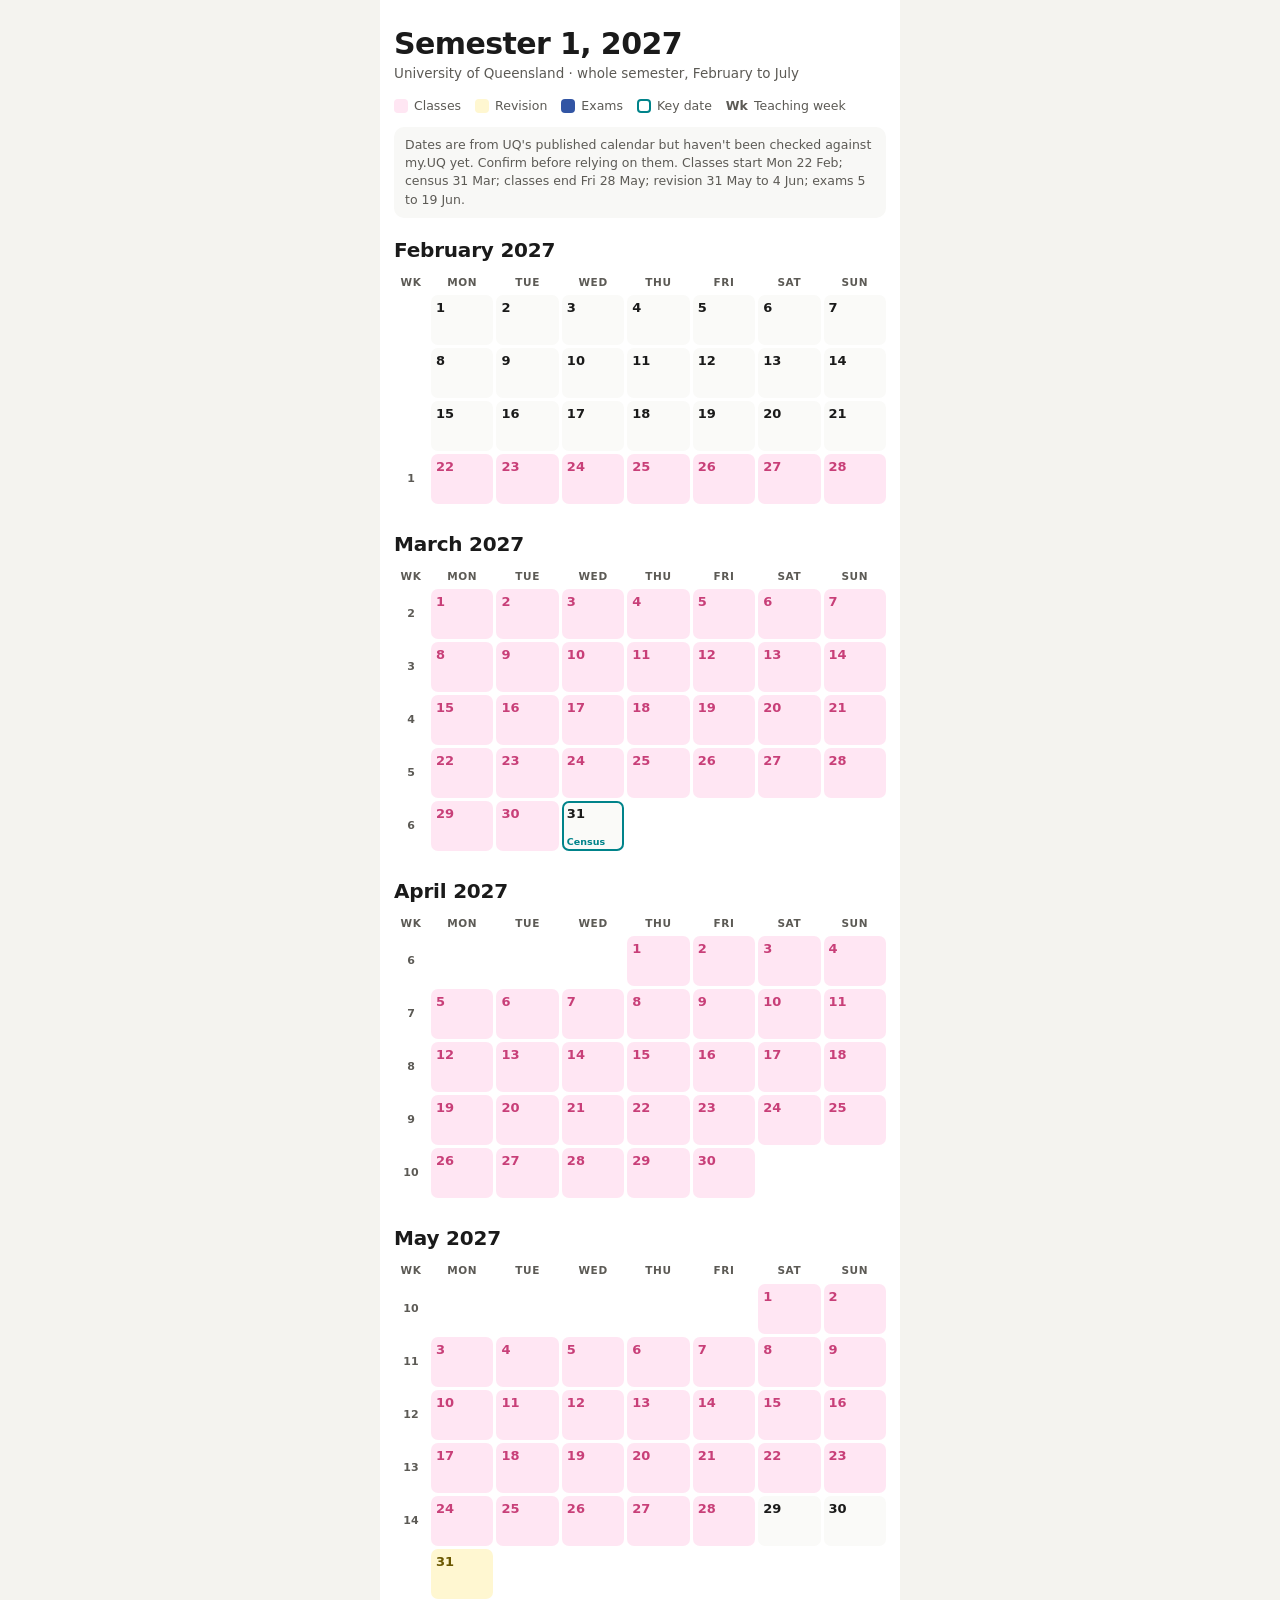
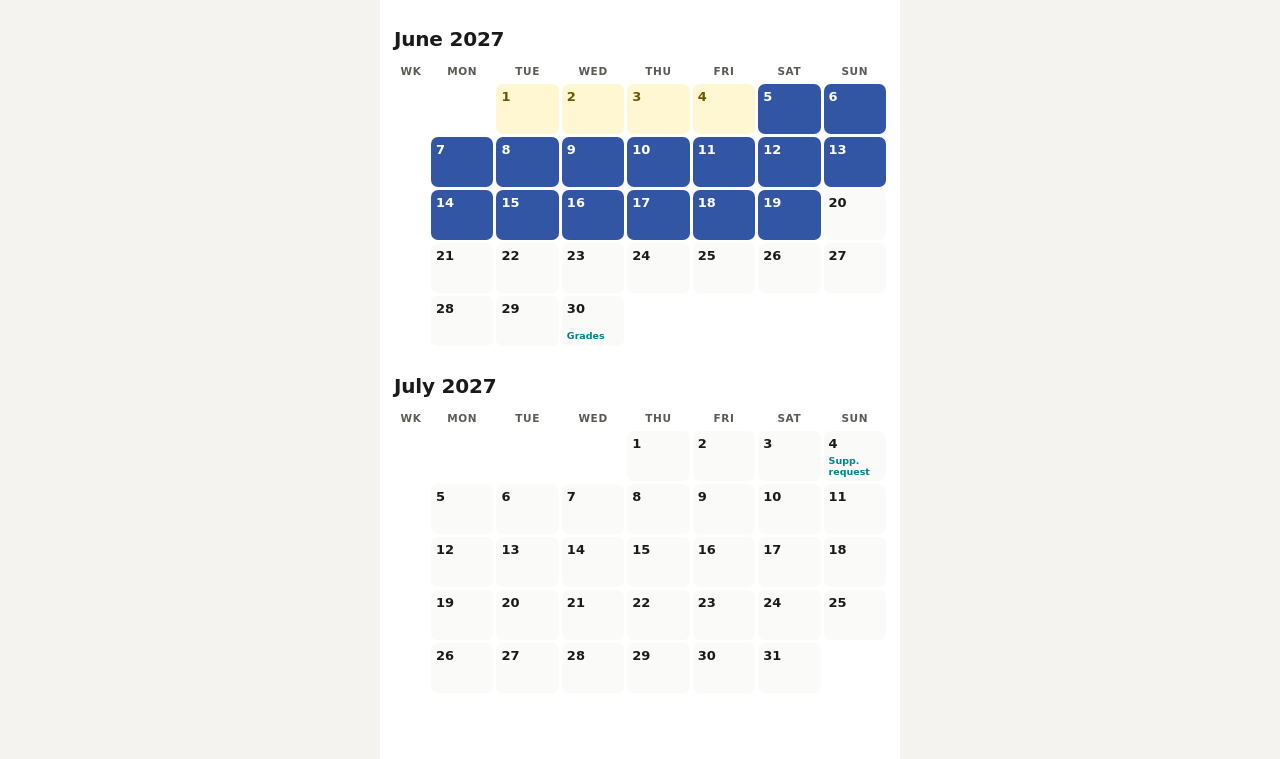
==== calendar-2027-s1.html @ 72d43439 "Add Semester 1, 2027 UQ calendar page Whole semester, February to July, one stacked month after anot" ====
<!DOCTYPE html>
<html lang="en"><head><meta charset="utf-8">
<meta name="viewport" content="width=device-width,initial-scale=1,viewport-fit=cover">
<title>Semester 1, 2027 · UQ · DuoDisco</title>
<style>
:root{--ink:#1a1a1a;--soft:#5c5a55;--hair:#ebebeb;--teach:#ffe6f3;--teachInk:#c83f78;--rev:#fff7d1;--revInk:#6b5800;--exam:#3255a4;--mark:#00838a}
*{box-sizing:border-box}
body{margin:0;background:#f4f3ef;color:var(--ink);font:16px/1.45 -apple-system,system-ui,"Hanken Grotesk",sans-serif}
main{max-width:520px;margin:0 auto;background:#fff;min-height:100vh;padding:22px 14px 40px}
h1{font-size:30px;line-height:1.05;margin:6px 0 4px;letter-spacing:-.02em;font-weight:800}
.lede{font-size:13.5px;color:var(--soft);margin:0 0 14px}
.legend{display:flex;flex-wrap:wrap;gap:8px 14px;font-size:12.5px;color:var(--soft);margin:0 0 6px}
.legend span{display:flex;align-items:center;gap:6px}
.legend i{width:14px;height:14px;border-radius:4px;display:inline-block}
.note{font-size:12.5px;color:var(--soft);background:#f8f8f6;border-radius:10px;padding:9px 11px;margin:12px 0 18px}
.month{margin:0 0 26px}
.month h2{font-size:20px;font-weight:800;margin:0 0 8px;letter-spacing:-.01em}
.grid{display:grid;grid-template-columns:34px repeat(7,1fr);gap:3px}
.wh{font-size:10.5px;letter-spacing:.06em;text-transform:uppercase;color:var(--soft);font-weight:700;text-align:center;padding:2px 0}
.wk{font-size:11px;color:var(--soft);font-weight:700;display:flex;align-items:center;justify-content:center;font-variant-numeric:tabular-nums}
.day{min-height:50px;border-radius:7px;padding:4px 5px;display:flex;flex-direction:column;background:#fafaf8;font-size:12px}
.day b{font-size:13px;font-weight:700;font-variant-numeric:tabular-nums}
.day i{font-style:normal;font-size:9.5px;line-height:1.1;font-weight:700;margin-top:auto;word-break:break-word}
.day.teach{background:var(--teach);color:var(--teachInk)}
.day.rev{background:var(--rev);color:var(--revInk)}
.day.exam{background:var(--exam);color:#fff}
.day.census i,.day.mark i{color:var(--mark)}
.day.exam i,.day.exam b{color:#fff}
.day.census{box-shadow:inset 0 0 0 2px var(--mark)}
.day.out{background:transparent;color:#d6d6d2}
.day.out b{color:#d6d6d2}
</style></head><body><main>
<h1>Semester 1, 2027</h1>
<p class="lede">University of Queensland · whole semester, February to July</p>
<div class="legend">
<span><i style="background:var(--teach)"></i>Classes</span>
<span><i style="background:var(--rev)"></i>Revision</span>
<span><i style="background:var(--exam)"></i>Exams</span>
<span><i style="box-shadow:inset 0 0 0 2px var(--mark);background:#fff"></i>Key date</span>
<span><b style="color:var(--soft)">Wk</b>Teaching week</span>
</div>
<div class="note">Dates are from UQ's published calendar but haven't been checked against my.UQ yet. Confirm before relying on them. Classes start Mon 22 Feb; census 31 Mar; classes end Fri 28 May; revision 31 May to 4 Jun; exams 5 to 19 Jun.</div>
<section class="month"><h2>February 2027</h2><div class="grid">
<div class="wh">Wk</div><div class="wh">Mon</div><div class="wh">Tue</div><div class="wh">Wed</div><div class="wh">Thu</div><div class="wh">Fri</div><div class="wh">Sat</div><div class="wh">Sun</div>
<div class="wk"></div><div class="day "><b>1</b></div><div class="day "><b>2</b></div><div class="day "><b>3</b></div><div class="day "><b>4</b></div><div class="day "><b>5</b></div><div class="day "><b>6</b></div><div class="day "><b>7</b></div>
<div class="wk"></div><div class="day "><b>8</b></div><div class="day "><b>9</b></div><div class="day "><b>10</b></div><div class="day "><b>11</b></div><div class="day "><b>12</b></div><div class="day "><b>13</b></div><div class="day "><b>14</b></div>
<div class="wk"></div><div class="day "><b>15</b></div><div class="day "><b>16</b></div><div class="day "><b>17</b></div><div class="day "><b>18</b></div><div class="day "><b>19</b></div><div class="day "><b>20</b></div><div class="day "><b>21</b></div>
<div class="wk">1</div><div class="day teach"><b>22</b></div><div class="day teach"><b>23</b></div><div class="day teach"><b>24</b></div><div class="day teach"><b>25</b></div><div class="day teach"><b>26</b></div><div class="day teach"><b>27</b></div><div class="day teach"><b>28</b></div>
</div></section>
<section class="month"><h2>March 2027</h2><div class="grid">
<div class="wh">Wk</div><div class="wh">Mon</div><div class="wh">Tue</div><div class="wh">Wed</div><div class="wh">Thu</div><div class="wh">Fri</div><div class="wh">Sat</div><div class="wh">Sun</div>
<div class="wk">2</div><div class="day teach"><b>1</b></div><div class="day teach"><b>2</b></div><div class="day teach"><b>3</b></div><div class="day teach"><b>4</b></div><div class="day teach"><b>5</b></div><div class="day teach"><b>6</b></div><div class="day teach"><b>7</b></div>
<div class="wk">3</div><div class="day teach"><b>8</b></div><div class="day teach"><b>9</b></div><div class="day teach"><b>10</b></div><div class="day teach"><b>11</b></div><div class="day teach"><b>12</b></div><div class="day teach"><b>13</b></div><div class="day teach"><b>14</b></div>
<div class="wk">4</div><div class="day teach"><b>15</b></div><div class="day teach"><b>16</b></div><div class="day teach"><b>17</b></div><div class="day teach"><b>18</b></div><div class="day teach"><b>19</b></div><div class="day teach"><b>20</b></div><div class="day teach"><b>21</b></div>
<div class="wk">5</div><div class="day teach"><b>22</b></div><div class="day teach"><b>23</b></div><div class="day teach"><b>24</b></div><div class="day teach"><b>25</b></div><div class="day teach"><b>26</b></div><div class="day teach"><b>27</b></div><div class="day teach"><b>28</b></div>
<div class="wk">6</div><div class="day teach"><b>29</b></div><div class="day teach"><b>30</b></div><div class="day census"><b>31</b><i>Census</i></div><div class="day out"><b></b></div><div class="day out"><b></b></div><div class="day out"><b></b></div><div class="day out"><b></b></div>
</div></section>
<section class="month"><h2>April 2027</h2><div class="grid">
<div class="wh">Wk</div><div class="wh">Mon</div><div class="wh">Tue</div><div class="wh">Wed</div><div class="wh">Thu</div><div class="wh">Fri</div><div class="wh">Sat</div><div class="wh">Sun</div>
<div class="wk">6</div><div class="day out"><b></b></div><div class="day out"><b></b></div><div class="day out"><b></b></div><div class="day teach"><b>1</b></div><div class="day teach"><b>2</b></div><div class="day teach"><b>3</b></div><div class="day teach"><b>4</b></div>
<div class="wk">7</div><div class="day teach"><b>5</b></div><div class="day teach"><b>6</b></div><div class="day teach"><b>7</b></div><div class="day teach"><b>8</b></div><div class="day teach"><b>9</b></div><div class="day teach"><b>10</b></div><div class="day teach"><b>11</b></div>
<div class="wk">8</div><div class="day teach"><b>12</b></div><div class="day teach"><b>13</b></div><div class="day teach"><b>14</b></div><div class="day teach"><b>15</b></div><div class="day teach"><b>16</b></div><div class="day teach"><b>17</b></div><div class="day teach"><b>18</b></div>
<div class="wk">9</div><div class="day teach"><b>19</b></div><div class="day teach"><b>20</b></div><div class="day teach"><b>21</b></div><div class="day teach"><b>22</b></div><div class="day teach"><b>23</b></div><div class="day teach"><b>24</b></div><div class="day teach"><b>25</b></div>
<div class="wk">10</div><div class="day teach"><b>26</b></div><div class="day teach"><b>27</b></div><div class="day teach"><b>28</b></div><div class="day teach"><b>29</b></div><div class="day teach"><b>30</b></div><div class="day out"><b></b></div><div class="day out"><b></b></div>
</div></section>
<section class="month"><h2>May 2027</h2><div class="grid">
<div class="wh">Wk</div><div class="wh">Mon</div><div class="wh">Tue</div><div class="wh">Wed</div><div class="wh">Thu</div><div class="wh">Fri</div><div class="wh">Sat</div><div class="wh">Sun</div>
<div class="wk">10</div><div class="day out"><b></b></div><div class="day out"><b></b></div><div class="day out"><b></b></div><div class="day out"><b></b></div><div class="day out"><b></b></div><div class="day teach"><b>1</b></div><div class="day teach"><b>2</b></div>
<div class="wk">11</div><div class="day teach"><b>3</b></div><div class="day teach"><b>4</b></div><div class="day teach"><b>5</b></div><div class="day teach"><b>6</b></div><div class="day teach"><b>7</b></div><div class="day teach"><b>8</b></div><div class="day teach"><b>9</b></div>
<div class="wk">12</div><div class="day teach"><b>10</b></div><div class="day teach"><b>11</b></div><div class="day teach"><b>12</b></div><div class="day teach"><b>13</b></div><div class="day teach"><b>14</b></div><div class="day teach"><b>15</b></div><div class="day teach"><b>16</b></div>
<div class="wk">13</div><div class="day teach"><b>17</b></div><div class="day teach"><b>18</b></div><div class="day teach"><b>19</b></div><div class="day teach"><b>20</b></div><div class="day teach"><b>21</b></div><div class="day teach"><b>22</b></div><div class="day teach"><b>23</b></div>
<div class="wk">14</div><div class="day teach"><b>24</b></div><div class="day teach"><b>25</b></div><div class="day teach"><b>26</b></div><div class="day teach"><b>27</b></div><div class="day teach"><b>28</b></div><div class="day "><b>29</b></div><div class="day "><b>30</b></div>
<div class="wk"></div><div class="day rev"><b>31</b></div><div class="day out"><b></b></div><div class="day out"><b></b></div><div class="day out"><b></b></div><div class="day out"><b></b></div><div class="day out"><b></b></div><div class="day out"><b></b></div>
</div></section>
<section class="month"><h2>June 2027</h2><div class="grid">
<div class="wh">Wk</div><div class="wh">Mon</div><div class="wh">Tue</div><div class="wh">Wed</div><div class="wh">Thu</div><div class="wh">Fri</div><div class="wh">Sat</div><div class="wh">Sun</div>
<div class="wk"></div><div class="day out"><b></b></div><div class="day rev"><b>1</b></div><div class="day rev"><b>2</b></div><div class="day rev"><b>3</b></div><div class="day rev"><b>4</b></div><div class="day exam"><b>5</b></div><div class="day exam"><b>6</b></div>
<div class="wk"></div><div class="day exam"><b>7</b></div><div class="day exam"><b>8</b></div><div class="day exam"><b>9</b></div><div class="day exam"><b>10</b></div><div class="day exam"><b>11</b></div><div class="day exam"><b>12</b></div><div class="day exam"><b>13</b></div>
<div class="wk"></div><div class="day exam"><b>14</b></div><div class="day exam"><b>15</b></div><div class="day exam"><b>16</b></div><div class="day exam"><b>17</b></div><div class="day exam"><b>18</b></div><div class="day exam"><b>19</b></div><div class="day "><b>20</b></div>
<div class="wk"></div><div class="day "><b>21</b></div><div class="day "><b>22</b></div><div class="day "><b>23</b></div><div class="day "><b>24</b></div><div class="day "><b>25</b></div><div class="day "><b>26</b></div><div class="day "><b>27</b></div>
<div class="wk"></div><div class="day "><b>28</b></div><div class="day "><b>29</b></div><div class="day mark"><b>30</b><i>Grades</i></div><div class="day out"><b></b></div><div class="day out"><b></b></div><div class="day out"><b></b></div><div class="day out"><b></b></div>
</div></section>
<section class="month"><h2>July 2027</h2><div class="grid">
<div class="wh">Wk</div><div class="wh">Mon</div><div class="wh">Tue</div><div class="wh">Wed</div><div class="wh">Thu</div><div class="wh">Fri</div><div class="wh">Sat</div><div class="wh">Sun</div>
<div class="wk"></div><div class="day out"><b></b></div><div class="day out"><b></b></div><div class="day out"><b></b></div><div class="day "><b>1</b></div><div class="day "><b>2</b></div><div class="day "><b>3</b></div><div class="day mark"><b>4</b><i>Supp. request</i></div>
<div class="wk"></div><div class="day "><b>5</b></div><div class="day "><b>6</b></div><div class="day "><b>7</b></div><div class="day "><b>8</b></div><div class="day "><b>9</b></div><div class="day "><b>10</b></div><div class="day "><b>11</b></div>
<div class="wk"></div><div class="day "><b>12</b></div><div class="day "><b>13</b></div><div class="day "><b>14</b></div><div class="day "><b>15</b></div><div class="day "><b>16</b></div><div class="day "><b>17</b></div><div class="day "><b>18</b></div>
<div class="wk"></div><div class="day "><b>19</b></div><div class="day "><b>20</b></div><div class="day "><b>21</b></div><div class="day "><b>22</b></div><div class="day "><b>23</b></div><div class="day "><b>24</b></div><div class="day "><b>25</b></div>
<div class="wk"></div><div class="day "><b>26</b></div><div class="day "><b>27</b></div><div class="day "><b>28</b></div><div class="day "><b>29</b></div><div class="day "><b>30</b></div><div class="day "><b>31</b></div><div class="day out"><b></b></div>
</div></section>
</main></body></html>
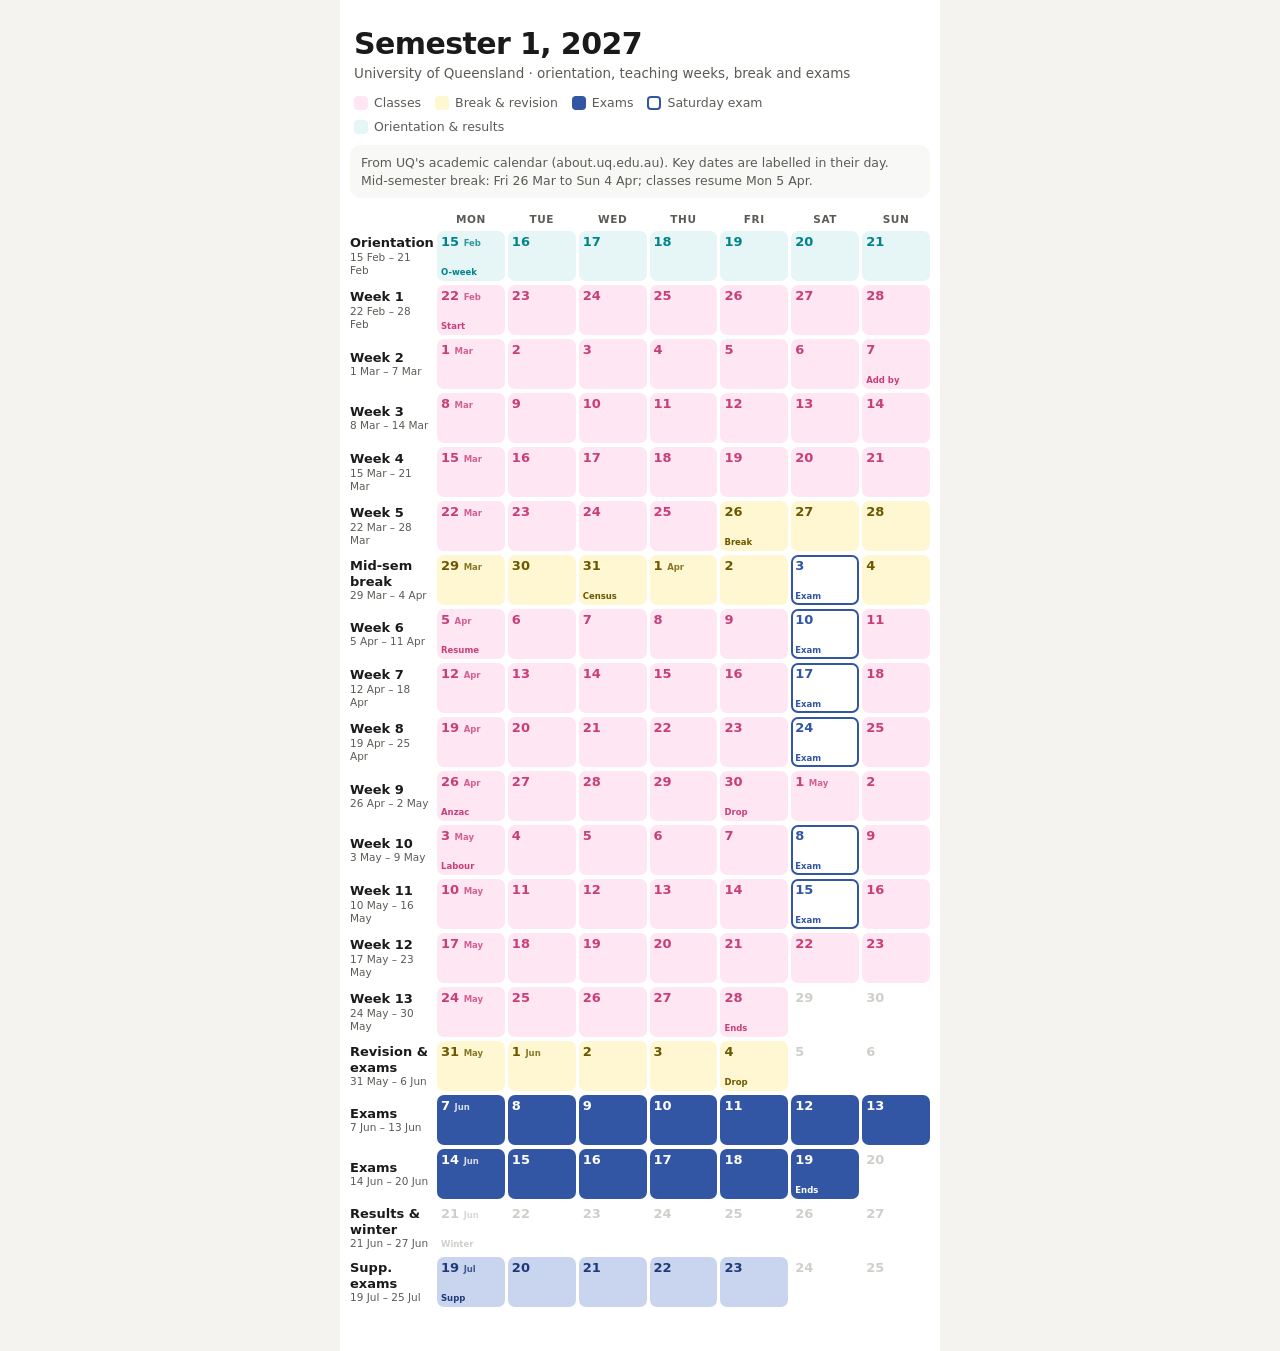
==== commit f14d9064: "Semester 1, 2027 calendar: week rows from UQ's academic calendar One row per week, Monday to Sunday:" ====
--- a/calendar-2027-s1.html
+++ b/calendar-2027-s1.html
@@ -3,89 +3,47 @@
 <meta name="viewport" content="width=device-width,initial-scale=1,viewport-fit=cover">
 <title>Semester 1, 2027 · UQ · DuoDisco</title>
 <style>
-:root{--ink:#1a1a1a;--soft:#5c5a55;--hair:#ebebeb;--teach:#ffe6f3;--teachInk:#c83f78;--rev:#fff7d1;--revInk:#6b5800;--exam:#3255a4;--mark:#00838a}
 *{box-sizing:border-box}
-body{margin:0;background:#f4f3ef;color:var(--ink);font:16px/1.45 -apple-system,system-ui,"Hanken Grotesk",sans-serif}
-main{max-width:520px;margin:0 auto;background:#fff;min-height:100vh;padding:22px 14px 40px}
-h1{font-size:30px;line-height:1.05;margin:6px 0 4px;letter-spacing:-.02em;font-weight:800}
-.lede{font-size:13.5px;color:var(--soft);margin:0 0 14px}
-.legend{display:flex;flex-wrap:wrap;gap:8px 14px;font-size:12.5px;color:var(--soft);margin:0 0 6px}
+body{margin:0;background:#f4f3ef;color:#1a1a1a;font:16px/1.4 -apple-system,system-ui,"Hanken Grotesk",sans-serif}
+main{max-width:600px;margin:0 auto;background:#fff;min-height:100vh;padding:22px 10px 40px}
+h1{font-size:30px;line-height:1.05;margin:6px 0 4px;letter-spacing:-.02em;font-weight:800;padding:0 4px}
+.lede{font-size:13.5px;color:#5c5a55;margin:0 0 12px;padding:0 4px}
+.legend{display:flex;flex-wrap:wrap;gap:6px 14px;font-size:12.5px;color:#5c5a55;margin:0 0 10px;padding:0 4px}
 .legend span{display:flex;align-items:center;gap:6px}
 .legend i{width:14px;height:14px;border-radius:4px;display:inline-block}
-.note{font-size:12.5px;color:var(--soft);background:#f8f8f6;border-radius:10px;padding:9px 11px;margin:12px 0 18px}
-.month{margin:0 0 26px}
-.month h2{font-size:20px;font-weight:800;margin:0 0 8px;letter-spacing:-.01em}
-.grid{display:grid;grid-template-columns:34px repeat(7,1fr);gap:3px}
-.wh{font-size:10.5px;letter-spacing:.06em;text-transform:uppercase;color:var(--soft);font-weight:700;text-align:center;padding:2px 0}
-.wk{font-size:11px;color:var(--soft);font-weight:700;display:flex;align-items:center;justify-content:center;font-variant-numeric:tabular-nums}
-.day{min-height:50px;border-radius:7px;padding:4px 5px;display:flex;flex-direction:column;background:#fafaf8;font-size:12px}
-.day b{font-size:13px;font-weight:700;font-variant-numeric:tabular-nums}
-.day i{font-style:normal;font-size:9.5px;line-height:1.1;font-weight:700;margin-top:auto;word-break:break-word}
-.day.teach{background:var(--teach);color:var(--teachInk)}
-.day.rev{background:var(--rev);color:var(--revInk)}
-.day.exam{background:var(--exam);color:#fff}
-.day.census i,.day.mark i{color:var(--mark)}
-.day.exam i,.day.exam b{color:#fff}
-.day.census{box-shadow:inset 0 0 0 2px var(--mark)}
-.day.out{background:transparent;color:#d6d6d2}
-.day.out b{color:#d6d6d2}
+.note{font-size:12.5px;color:#5c5a55;background:#f8f8f6;border-radius:10px;padding:9px 11px;margin:0 0 14px}
+.head,.row{display:grid;grid-template-columns:84px repeat(7,1fr);gap:3px}
+.head{font-size:10.5px;letter-spacing:.06em;text-transform:uppercase;color:#5c5a55;font-weight:700;text-align:center;margin-bottom:4px}
+.row{margin-bottom:4px;align-items:stretch}
+.rl{display:flex;flex-direction:column;justify-content:center;padding-right:4px}
+.rl b{font-size:13px;font-weight:800;line-height:1.2}
+.rl span{font-size:10.5px;color:#5c5a55;line-height:1.25}
+.d{min-height:50px;border-radius:7px;padding:4px 4px;display:flex;flex-direction:column;font-size:12px;background:#fafaf8;overflow:hidden}
+.d b{font-size:13px;font-weight:700;font-variant-numeric:tabular-nums;line-height:1.1}
+.d b small{font-size:8.5px;font-weight:700;color:inherit;opacity:.8}
+.d i{font-style:normal;font-size:8.5px;line-height:1.1;font-weight:700;margin-top:auto;word-break:normal;overflow-wrap:normal;hyphens:none}
+.d.teach{background:#ffe6f3;color:#c83f78}
+.d.brk{background:#fff7d1;color:#6b5800}
+.d.rev{background:#fff7d1;color:#6b5800}
+.d.orient{background:#e6f5f6;color:#00838a}
+.d.exam{background:#3255a4;color:#fff}
+.d.supp{background:#c9d4ee;color:#1f3a7a}
+.d.sat{background:#fff;color:#3255a4;box-shadow:inset 0 0 0 2px #3255a4}
+.d.res{background:#e6f5f6;color:#00838a}
+.d.off{background:transparent;color:#cfcfca;padding:4px}
+.d.off b{color:#cfcfca}
+.d.teach i,.d.brk i{color:inherit}
 </style></head><body><main>
 <h1>Semester 1, 2027</h1>
-<p class="lede">University of Queensland · whole semester, February to July</p>
+<p class="lede">University of Queensland · orientation, teaching weeks, break and exams</p>
 <div class="legend">
-<span><i style="background:var(--teach)"></i>Classes</span>
-<span><i style="background:var(--rev)"></i>Revision</span>
-<span><i style="background:var(--exam)"></i>Exams</span>
-<span><i style="box-shadow:inset 0 0 0 2px var(--mark);background:#fff"></i>Key date</span>
-<span><b style="color:var(--soft)">Wk</b>Teaching week</span>
+<span><i style="background:#ffe6f3"></i>Classes</span>
+<span><i style="background:#fff7d1"></i>Break &amp; revision</span>
+<span><i style="background:#3255a4"></i>Exams</span>
+<span><i style="background:#fff;box-shadow:inset 0 0 0 2px #3255a4"></i>Saturday exam</span>
+<span><i style="background:#e6f5f6"></i>Orientation &amp; results</span>
 </div>
-<div class="note">Dates are from UQ's published calendar but haven't been checked against my.UQ yet. Confirm before relying on them. Classes start Mon 22 Feb; census 31 Mar; classes end Fri 28 May; revision 31 May to 4 Jun; exams 5 to 19 Jun.</div>
-<section class="month"><h2>February 2027</h2><div class="grid">
-<div class="wh">Wk</div><div class="wh">Mon</div><div class="wh">Tue</div><div class="wh">Wed</div><div class="wh">Thu</div><div class="wh">Fri</div><div class="wh">Sat</div><div class="wh">Sun</div>
-<div class="wk"></div><div class="day "><b>1</b></div><div class="day "><b>2</b></div><div class="day "><b>3</b></div><div class="day "><b>4</b></div><div class="day "><b>5</b></div><div class="day "><b>6</b></div><div class="day "><b>7</b></div>
-<div class="wk"></div><div class="day "><b>8</b></div><div class="day "><b>9</b></div><div class="day "><b>10</b></div><div class="day "><b>11</b></div><div class="day "><b>12</b></div><div class="day "><b>13</b></div><div class="day "><b>14</b></div>
-<div class="wk"></div><div class="day "><b>15</b></div><div class="day "><b>16</b></div><div class="day "><b>17</b></div><div class="day "><b>18</b></div><div class="day "><b>19</b></div><div class="day "><b>20</b></div><div class="day "><b>21</b></div>
-<div class="wk">1</div><div class="day teach"><b>22</b></div><div class="day teach"><b>23</b></div><div class="day teach"><b>24</b></div><div class="day teach"><b>25</b></div><div class="day teach"><b>26</b></div><div class="day teach"><b>27</b></div><div class="day teach"><b>28</b></div>
-</div></section>
-<section class="month"><h2>March 2027</h2><div class="grid">
-<div class="wh">Wk</div><div class="wh">Mon</div><div class="wh">Tue</div><div class="wh">Wed</div><div class="wh">Thu</div><div class="wh">Fri</div><div class="wh">Sat</div><div class="wh">Sun</div>
-<div class="wk">2</div><div class="day teach"><b>1</b></div><div class="day teach"><b>2</b></div><div class="day teach"><b>3</b></div><div class="day teach"><b>4</b></div><div class="day teach"><b>5</b></div><div class="day teach"><b>6</b></div><div class="day teach"><b>7</b></div>
-<div class="wk">3</div><div class="day teach"><b>8</b></div><div class="day teach"><b>9</b></div><div class="day teach"><b>10</b></div><div class="day teach"><b>11</b></div><div class="day teach"><b>12</b></div><div class="day teach"><b>13</b></div><div class="day teach"><b>14</b></div>
-<div class="wk">4</div><div class="day teach"><b>15</b></div><div class="day teach"><b>16</b></div><div class="day teach"><b>17</b></div><div class="day teach"><b>18</b></div><div class="day teach"><b>19</b></div><div class="day teach"><b>20</b></div><div class="day teach"><b>21</b></div>
-<div class="wk">5</div><div class="day teach"><b>22</b></div><div class="day teach"><b>23</b></div><div class="day teach"><b>24</b></div><div class="day teach"><b>25</b></div><div class="day teach"><b>26</b></div><div class="day teach"><b>27</b></div><div class="day teach"><b>28</b></div>
-<div class="wk">6</div><div class="day teach"><b>29</b></div><div class="day teach"><b>30</b></div><div class="day census"><b>31</b><i>Census</i></div><div class="day out"><b></b></div><div class="day out"><b></b></div><div class="day out"><b></b></div><div class="day out"><b></b></div>
-</div></section>
-<section class="month"><h2>April 2027</h2><div class="grid">
-<div class="wh">Wk</div><div class="wh">Mon</div><div class="wh">Tue</div><div class="wh">Wed</div><div class="wh">Thu</div><div class="wh">Fri</div><div class="wh">Sat</div><div class="wh">Sun</div>
-<div class="wk">6</div><div class="day out"><b></b></div><div class="day out"><b></b></div><div class="day out"><b></b></div><div class="day teach"><b>1</b></div><div class="day teach"><b>2</b></div><div class="day teach"><b>3</b></div><div class="day teach"><b>4</b></div>
-<div class="wk">7</div><div class="day teach"><b>5</b></div><div class="day teach"><b>6</b></div><div class="day teach"><b>7</b></div><div class="day teach"><b>8</b></div><div class="day teach"><b>9</b></div><div class="day teach"><b>10</b></div><div class="day teach"><b>11</b></div>
-<div class="wk">8</div><div class="day teach"><b>12</b></div><div class="day teach"><b>13</b></div><div class="day teach"><b>14</b></div><div class="day teach"><b>15</b></div><div class="day teach"><b>16</b></div><div class="day teach"><b>17</b></div><div class="day teach"><b>18</b></div>
-<div class="wk">9</div><div class="day teach"><b>19</b></div><div class="day teach"><b>20</b></div><div class="day teach"><b>21</b></div><div class="day teach"><b>22</b></div><div class="day teach"><b>23</b></div><div class="day teach"><b>24</b></div><div class="day teach"><b>25</b></div>
-<div class="wk">10</div><div class="day teach"><b>26</b></div><div class="day teach"><b>27</b></div><div class="day teach"><b>28</b></div><div class="day teach"><b>29</b></div><div class="day teach"><b>30</b></div><div class="day out"><b></b></div><div class="day out"><b></b></div>
-</div></section>
-<section class="month"><h2>May 2027</h2><div class="grid">
-<div class="wh">Wk</div><div class="wh">Mon</div><div class="wh">Tue</div><div class="wh">Wed</div><div class="wh">Thu</div><div class="wh">Fri</div><div class="wh">Sat</div><div class="wh">Sun</div>
-<div class="wk">10</div><div class="day out"><b></b></div><div class="day out"><b></b></div><div class="day out"><b></b></div><div class="day out"><b></b></div><div class="day out"><b></b></div><div class="day teach"><b>1</b></div><div class="day teach"><b>2</b></div>
-<div class="wk">11</div><div class="day teach"><b>3</b></div><div class="day teach"><b>4</b></div><div class="day teach"><b>5</b></div><div class="day teach"><b>6</b></div><div class="day teach"><b>7</b></div><div class="day teach"><b>8</b></div><div class="day teach"><b>9</b></div>
-<div class="wk">12</div><div class="day teach"><b>10</b></div><div class="day teach"><b>11</b></div><div class="day teach"><b>12</b></div><div class="day teach"><b>13</b></div><div class="day teach"><b>14</b></div><div class="day teach"><b>15</b></div><div class="day teach"><b>16</b></div>
-<div class="wk">13</div><div class="day teach"><b>17</b></div><div class="day teach"><b>18</b></div><div class="day teach"><b>19</b></div><div class="day teach"><b>20</b></div><div class="day teach"><b>21</b></div><div class="day teach"><b>22</b></div><div class="day teach"><b>23</b></div>
-<div class="wk">14</div><div class="day teach"><b>24</b></div><div class="day teach"><b>25</b></div><div class="day teach"><b>26</b></div><div class="day teach"><b>27</b></div><div class="day teach"><b>28</b></div><div class="day "><b>29</b></div><div class="day "><b>30</b></div>
-<div class="wk"></div><div class="day rev"><b>31</b></div><div class="day out"><b></b></div><div class="day out"><b></b></div><div class="day out"><b></b></div><div class="day out"><b></b></div><div class="day out"><b></b></div><div class="day out"><b></b></div>
-</div></section>
-<section class="month"><h2>June 2027</h2><div class="grid">
-<div class="wh">Wk</div><div class="wh">Mon</div><div class="wh">Tue</div><div class="wh">Wed</div><div class="wh">Thu</div><div class="wh">Fri</div><div class="wh">Sat</div><div class="wh">Sun</div>
-<div class="wk"></div><div class="day out"><b></b></div><div class="day rev"><b>1</b></div><div class="day rev"><b>2</b></div><div class="day rev"><b>3</b></div><div class="day rev"><b>4</b></div><div class="day exam"><b>5</b></div><div class="day exam"><b>6</b></div>
-<div class="wk"></div><div class="day exam"><b>7</b></div><div class="day exam"><b>8</b></div><div class="day exam"><b>9</b></div><div class="day exam"><b>10</b></div><div class="day exam"><b>11</b></div><div class="day exam"><b>12</b></div><div class="day exam"><b>13</b></div>
-<div class="wk"></div><div class="day exam"><b>14</b></div><div class="day exam"><b>15</b></div><div class="day exam"><b>16</b></div><div class="day exam"><b>17</b></div><div class="day exam"><b>18</b></div><div class="day exam"><b>19</b></div><div class="day "><b>20</b></div>
-<div class="wk"></div><div class="day "><b>21</b></div><div class="day "><b>22</b></div><div class="day "><b>23</b></div><div class="day "><b>24</b></div><div class="day "><b>25</b></div><div class="day "><b>26</b></div><div class="day "><b>27</b></div>
-<div class="wk"></div><div class="day "><b>28</b></div><div class="day "><b>29</b></div><div class="day mark"><b>30</b><i>Grades</i></div><div class="day out"><b></b></div><div class="day out"><b></b></div><div class="day out"><b></b></div><div class="day out"><b></b></div>
-</div></section>
-<section class="month"><h2>July 2027</h2><div class="grid">
-<div class="wh">Wk</div><div class="wh">Mon</div><div class="wh">Tue</div><div class="wh">Wed</div><div class="wh">Thu</div><div class="wh">Fri</div><div class="wh">Sat</div><div class="wh">Sun</div>
-<div class="wk"></div><div class="day out"><b></b></div><div class="day out"><b></b></div><div class="day out"><b></b></div><div class="day "><b>1</b></div><div class="day "><b>2</b></div><div class="day "><b>3</b></div><div class="day mark"><b>4</b><i>Supp. request</i></div>
-<div class="wk"></div><div class="day "><b>5</b></div><div class="day "><b>6</b></div><div class="day "><b>7</b></div><div class="day "><b>8</b></div><div class="day "><b>9</b></div><div class="day "><b>10</b></div><div class="day "><b>11</b></div>
-<div class="wk"></div><div class="day "><b>12</b></div><div class="day "><b>13</b></div><div class="day "><b>14</b></div><div class="day "><b>15</b></div><div class="day "><b>16</b></div><div class="day "><b>17</b></div><div class="day "><b>18</b></div>
-<div class="wk"></div><div class="day "><b>19</b></div><div class="day "><b>20</b></div><div class="day "><b>21</b></div><div class="day "><b>22</b></div><div class="day "><b>23</b></div><div class="day "><b>24</b></div><div class="day "><b>25</b></div>
-<div class="wk"></div><div class="day "><b>26</b></div><div class="day "><b>27</b></div><div class="day "><b>28</b></div><div class="day "><b>29</b></div><div class="day "><b>30</b></div><div class="day "><b>31</b></div><div class="day out"><b></b></div>
-</div></section>
+<div class="note">From UQ's academic calendar (about.uq.edu.au). Key dates are labelled in their day. Mid-semester break: Fri 26 Mar to Sun 4 Apr; classes resume Mon 5 Apr.</div>
+<div class="head"><div></div><div>Mon</div><div>Tue</div><div>Wed</div><div>Thu</div><div>Fri</div><div>Sat</div><div>Sun</div></div>
+<div class="row"><div class="rl"><b>Orientation</b><span>15 Feb – 21 Feb</span></div><div class="d orient"><b>15 <small>Feb</small></b><i>O-week</i></div><div class="d orient"><b>16</b></div><div class="d orient"><b>17</b></div><div class="d orient"><b>18</b></div><div class="d orient"><b>19</b></div><div class="d orient"><b>20</b></div><div class="d orient"><b>21</b></div></div><div class="row"><div class="rl"><b>Week 1</b><span>22 Feb – 28 Feb</span></div><div class="d teach"><b>22 <small>Feb</small></b><i>Start</i></div><div class="d teach"><b>23</b></div><div class="d teach"><b>24</b></div><div class="d teach"><b>25</b></div><div class="d teach"><b>26</b></div><div class="d teach"><b>27</b></div><div class="d teach"><b>28</b></div></div><div class="row"><div class="rl"><b>Week 2</b><span>1 Mar – 7 Mar</span></div><div class="d teach"><b>1 <small>Mar</small></b></div><div class="d teach"><b>2</b></div><div class="d teach"><b>3</b></div><div class="d teach"><b>4</b></div><div class="d teach"><b>5</b></div><div class="d teach"><b>6</b></div><div class="d teach"><b>7</b><i>Add by</i></div></div><div class="row"><div class="rl"><b>Week 3</b><span>8 Mar – 14 Mar</span></div><div class="d teach"><b>8 <small>Mar</small></b></div><div class="d teach"><b>9</b></div><div class="d teach"><b>10</b></div><div class="d teach"><b>11</b></div><div class="d teach"><b>12</b></div><div class="d teach"><b>13</b></div><div class="d teach"><b>14</b></div></div><div class="row"><div class="rl"><b>Week 4</b><span>15 Mar – 21 Mar</span></div><div class="d teach"><b>15 <small>Mar</small></b></div><div class="d teach"><b>16</b></div><div class="d teach"><b>17</b></div><div class="d teach"><b>18</b></div><div class="d teach"><b>19</b></div><div class="d teach"><b>20</b></div><div class="d teach"><b>21</b></div></div><div class="row"><div class="rl"><b>Week 5</b><span>22 Mar – 28 Mar</span></div><div class="d teach"><b>22 <small>Mar</small></b></div><div class="d teach"><b>23</b></div><div class="d teach"><b>24</b></div><div class="d teach"><b>25</b></div><div class="d brk"><b>26</b><i>Break</i></div><div class="d brk"><b>27</b></div><div class="d brk"><b>28</b></div></div><div class="row"><div class="rl"><b>Mid-sem break</b><span>29 Mar – 4 Apr</span></div><div class="d brk"><b>29 <small>Mar</small></b></div><div class="d brk"><b>30</b></div><div class="d brk"><b>31</b><i>Census</i></div><div class="d brk"><b>1 <small>Apr</small></b></div><div class="d brk"><b>2</b></div><div class="d sat"><b>3</b><i>Exam</i></div><div class="d brk"><b>4</b></div></div><div class="row"><div class="rl"><b>Week 6</b><span>5 Apr – 11 Apr</span></div><div class="d teach"><b>5 <small>Apr</small></b><i>Resume</i></div><div class="d teach"><b>6</b></div><div class="d teach"><b>7</b></div><div class="d teach"><b>8</b></div><div class="d teach"><b>9</b></div><div class="d sat"><b>10</b><i>Exam</i></div><div class="d teach"><b>11</b></div></div><div class="row"><div class="rl"><b>Week 7</b><span>12 Apr – 18 Apr</span></div><div class="d teach"><b>12 <small>Apr</small></b></div><div class="d teach"><b>13</b></div><div class="d teach"><b>14</b></div><div class="d teach"><b>15</b></div><div class="d teach"><b>16</b></div><div class="d sat"><b>17</b><i>Exam</i></div><div class="d teach"><b>18</b></div></div><div class="row"><div class="rl"><b>Week 8</b><span>19 Apr – 25 Apr</span></div><div class="d teach"><b>19 <small>Apr</small></b></div><div class="d teach"><b>20</b></div><div class="d teach"><b>21</b></div><div class="d teach"><b>22</b></div><div class="d teach"><b>23</b></div><div class="d sat"><b>24</b><i>Exam</i></div><div class="d teach"><b>25</b></div></div><div class="row"><div class="rl"><b>Week 9</b><span>26 Apr – 2 May</span></div><div class="d teach"><b>26 <small>Apr</small></b><i>Anzac</i></div><div class="d teach"><b>27</b></div><div class="d teach"><b>28</b></div><div class="d teach"><b>29</b></div><div class="d teach"><b>30</b><i>Drop</i></div><div class="d teach"><b>1 <small>May</small></b></div><div class="d teach"><b>2</b></div></div><div class="row"><div class="rl"><b>Week 10</b><span>3 May – 9 May</span></div><div class="d teach"><b>3 <small>May</small></b><i>Labour</i></div><div class="d teach"><b>4</b></div><div class="d teach"><b>5</b></div><div class="d teach"><b>6</b></div><div class="d teach"><b>7</b></div><div class="d sat"><b>8</b><i>Exam</i></div><div class="d teach"><b>9</b></div></div><div class="row"><div class="rl"><b>Week 11</b><span>10 May – 16 May</span></div><div class="d teach"><b>10 <small>May</small></b></div><div class="d teach"><b>11</b></div><div class="d teach"><b>12</b></div><div class="d teach"><b>13</b></div><div class="d teach"><b>14</b></div><div class="d sat"><b>15</b><i>Exam</i></div><div class="d teach"><b>16</b></div></div><div class="row"><div class="rl"><b>Week 12</b><span>17 May – 23 May</span></div><div class="d teach"><b>17 <small>May</small></b></div><div class="d teach"><b>18</b></div><div class="d teach"><b>19</b></div><div class="d teach"><b>20</b></div><div class="d teach"><b>21</b></div><div class="d teach"><b>22</b></div><div class="d teach"><b>23</b></div></div><div class="row"><div class="rl"><b>Week 13</b><span>24 May – 30 May</span></div><div class="d teach"><b>24 <small>May</small></b></div><div class="d teach"><b>25</b></div><div class="d teach"><b>26</b></div><div class="d teach"><b>27</b></div><div class="d teach"><b>28</b><i>Ends</i></div><div class="d off"><b>29</b></div><div class="d off"><b>30</b></div></div><div class="row"><div class="rl"><b>Revision &amp; exams</b><span>31 May – 6 Jun</span></div><div class="d rev"><b>31 <small>May</small></b></div><div class="d rev"><b>1 <small>Jun</small></b></div><div class="d rev"><b>2</b></div><div class="d rev"><b>3</b></div><div class="d rev"><b>4</b><i>Drop</i></div><div class="d off"><b>5</b></div><div class="d off"><b>6</b></div></div><div class="row"><div class="rl"><b>Exams</b><span>7 Jun – 13 Jun</span></div><div class="d exam"><b>7 <small>Jun</small></b></div><div class="d exam"><b>8</b></div><div class="d exam"><b>9</b></div><div class="d exam"><b>10</b></div><div class="d exam"><b>11</b></div><div class="d exam"><b>12</b></div><div class="d exam"><b>13</b></div></div><div class="row"><div class="rl"><b>Exams</b><span>14 Jun – 20 Jun</span></div><div class="d exam"><b>14 <small>Jun</small></b></div><div class="d exam"><b>15</b></div><div class="d exam"><b>16</b></div><div class="d exam"><b>17</b></div><div class="d exam"><b>18</b></div><div class="d exam"><b>19</b><i>Ends</i></div><div class="d off"><b>20</b></div></div><div class="row"><div class="rl"><b>Results &amp; winter</b><span>21 Jun – 27 Jun</span></div><div class="d off"><b>21 <small>Jun</small></b><i>Winter</i></div><div class="d off"><b>22</b></div><div class="d off"><b>23</b></div><div class="d off"><b>24</b></div><div class="d off"><b>25</b></div><div class="d off"><b>26</b></div><div class="d off"><b>27</b></div></div><div class="row"><div class="rl"><b>Supp. exams</b><span>19 Jul – 25 Jul</span></div><div class="d supp"><b>19 <small>Jul</small></b><i>Supp</i></div><div class="d supp"><b>20</b></div><div class="d supp"><b>21</b></div><div class="d supp"><b>22</b></div><div class="d supp"><b>23</b></div><div class="d off"><b>24</b></div><div class="d off"><b>25</b></div></div>
 </main></body></html>
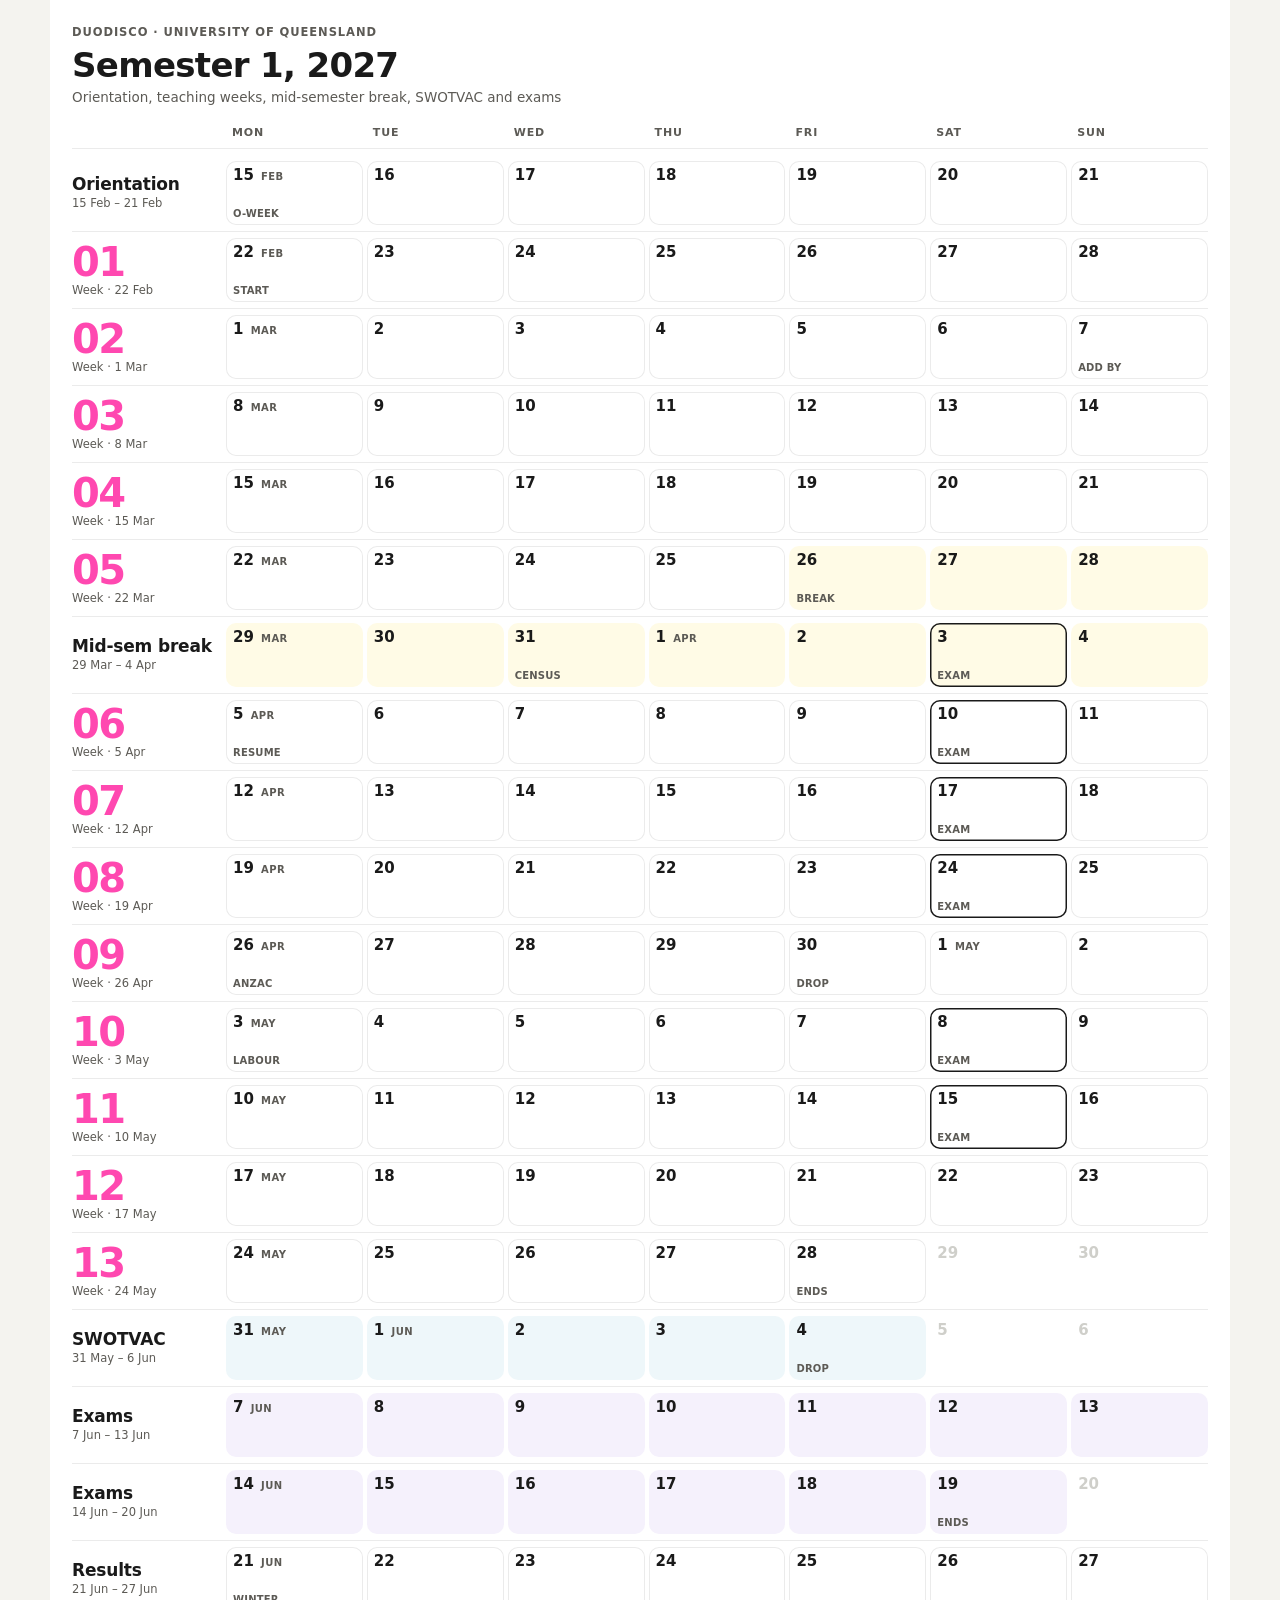
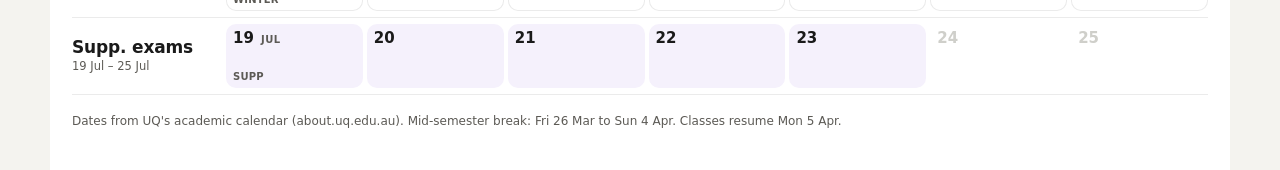
==== commit c05c024f: "Calendar: DuoDisco style, white weeks, labels in place, full width on laptop Weeks are white. Mid-se" ====
--- a/calendar-2027-s1.html
+++ b/calendar-2027-s1.html
@@ -1,49 +1,53 @@
 <!DOCTYPE html>
 <html lang="en"><head><meta charset="utf-8">
 <meta name="viewport" content="width=device-width,initial-scale=1,viewport-fit=cover">
+<meta name="theme-color" content="#ffffff">
 <title>Semester 1, 2027 · UQ · DuoDisco</title>
 <style>
+:root{--ink:#1a1a1a;--soft:#5c5a55;--hair:#ebebeb;--pink:#ff48b0;--display:'Bricolage Grotesque','Hanken Grotesk',system-ui,sans-serif;--sans:'Hanken Grotesk',system-ui,-apple-system,sans-serif}
 *{box-sizing:border-box}
-body{margin:0;background:#f4f3ef;color:#1a1a1a;font:16px/1.4 -apple-system,system-ui,"Hanken Grotesk",sans-serif}
-main{max-width:600px;margin:0 auto;background:#fff;min-height:100vh;padding:22px 10px 40px}
-h1{font-size:30px;line-height:1.05;margin:6px 0 4px;letter-spacing:-.02em;font-weight:800;padding:0 4px}
-.lede{font-size:13.5px;color:#5c5a55;margin:0 0 12px;padding:0 4px}
-.legend{display:flex;flex-wrap:wrap;gap:6px 14px;font-size:12.5px;color:#5c5a55;margin:0 0 10px;padding:0 4px}
-.legend span{display:flex;align-items:center;gap:6px}
-.legend i{width:14px;height:14px;border-radius:4px;display:inline-block}
-.note{font-size:12.5px;color:#5c5a55;background:#f8f8f6;border-radius:10px;padding:9px 11px;margin:0 0 14px}
-.head,.row{display:grid;grid-template-columns:84px repeat(7,1fr);gap:3px}
-.head{font-size:10.5px;letter-spacing:.06em;text-transform:uppercase;color:#5c5a55;font-weight:700;text-align:center;margin-bottom:4px}
-.row{margin-bottom:4px;align-items:stretch}
-.rl{display:flex;flex-direction:column;justify-content:center;padding-right:4px}
-.rl b{font-size:13px;font-weight:800;line-height:1.2}
-.rl span{font-size:10.5px;color:#5c5a55;line-height:1.25}
-.d{min-height:50px;border-radius:7px;padding:4px 4px;display:flex;flex-direction:column;font-size:12px;background:#fafaf8;overflow:hidden}
-.d b{font-size:13px;font-weight:700;font-variant-numeric:tabular-nums;line-height:1.1}
-.d b small{font-size:8.5px;font-weight:700;color:inherit;opacity:.8}
-.d i{font-style:normal;font-size:8.5px;line-height:1.1;font-weight:700;margin-top:auto;word-break:normal;overflow-wrap:normal;hyphens:none}
-.d.teach{background:#ffe6f3;color:#c83f78}
-.d.brk{background:#fff7d1;color:#6b5800}
-.d.rev{background:#fff7d1;color:#6b5800}
-.d.orient{background:#e6f5f6;color:#00838a}
-.d.exam{background:#3255a4;color:#fff}
-.d.supp{background:#c9d4ee;color:#1f3a7a}
-.d.sat{background:#fff;color:#3255a4;box-shadow:inset 0 0 0 2px #3255a4}
-.d.res{background:#e6f5f6;color:#00838a}
-.d.off{background:transparent;color:#cfcfca;padding:4px}
-.d.off b{color:#cfcfca}
-.d.teach i,.d.brk i{color:inherit}
+html,body{margin:0}
+body{background:#f4f3ef;color:var(--ink);font:16px/1.4 var(--sans)}
+main{max-width:1180px;margin:0 auto;background:#fff;min-height:100vh;padding:24px 22px 40px}
+.meta{font-size:11.5px;letter-spacing:.08em;text-transform:uppercase;font-weight:600;color:var(--soft);margin:0}
+h1{font-family:var(--display);font-size:34px;line-height:1;letter-spacing:-.02em;font-weight:800;margin:8px 0 6px}
+.lede{font-size:13.5px;color:var(--soft);margin:0 0 18px}
+.head,.row{display:grid;grid-template-columns:150px repeat(7,minmax(0,1fr));gap:4px}
+.head{font-size:11px;letter-spacing:.08em;text-transform:uppercase;color:var(--soft);font-weight:700;padding:0 0 8px;border-bottom:1px solid var(--hair);margin-bottom:6px}
+.head div:not(:first-child){text-align:left;padding-left:6px}
+.row{padding:6px 0;border-bottom:1px solid var(--hair);align-items:stretch}
+.rl{display:flex;flex-direction:column;justify-content:center;padding-right:6px}
+.rl b{font-family:var(--display);font-size:17px;font-weight:800;line-height:1.1;letter-spacing:-.01em}
+.rl b.wn{font-size:40px;line-height:.95;letter-spacing:-.04em;color:var(--pink);font-variant-numeric:tabular-nums}
+.rl span{font-size:11.5px;color:var(--soft);line-height:1.35;margin-top:2px}
+.d{min-height:64px;border-radius:10px;padding:6px 7px;display:flex;flex-direction:column;background:#fff;box-shadow:inset 0 0 0 1px var(--hair)}
+.d b{font-size:15px;font-weight:700;font-variant-numeric:tabular-nums;line-height:1.1}
+.d b small{font-size:10px;font-weight:700;letter-spacing:.04em;text-transform:uppercase;color:var(--soft);margin-left:2px}
+.d i{font-style:normal;font-size:10px;line-height:1.15;font-weight:700;letter-spacing:.02em;margin-top:auto;color:var(--soft);text-transform:uppercase}
+.d.brk{background:#fffbe6;box-shadow:none}
+.d.swot{background:#eef7fa;box-shadow:none}
+.d.exam{background:#f5f1fc;box-shadow:none}
+.d.res{background:#fff;box-shadow:inset 0 0 0 1px var(--hair)}
+.d.sat{box-shadow:inset 0 0 0 1.5px var(--ink)}
+.d.off{background:transparent;box-shadow:none;min-height:48px;padding:6px 7px}
+.d.off b{color:#cfcfca;font-weight:600}
+.foot{font-size:12px;color:var(--soft);margin:18px 0 0}
+@media (max-width:640px){
+  main{padding:20px 12px 34px}
+  .head,.row{grid-template-columns:78px repeat(7,minmax(0,1fr));gap:3px}
+  .rl b.wn{font-size:30px}
+  .rl span{font-size:10px}
+  .rl b{font-size:13px}
+  .d{min-height:54px;padding:4px 4px;border-radius:8px}
+  .d b{font-size:13px}
+  .d i{font-size:8px;letter-spacing:0}
+  .head div:not(:first-child){padding-left:0;text-align:center}
+}
 </style></head><body><main>
+<p class="meta">DuoDisco · University of Queensland</p>
 <h1>Semester 1, 2027</h1>
-<p class="lede">University of Queensland · orientation, teaching weeks, break and exams</p>
-<div class="legend">
-<span><i style="background:#ffe6f3"></i>Classes</span>
-<span><i style="background:#fff7d1"></i>Break &amp; revision</span>
-<span><i style="background:#3255a4"></i>Exams</span>
-<span><i style="background:#fff;box-shadow:inset 0 0 0 2px #3255a4"></i>Saturday exam</span>
-<span><i style="background:#e6f5f6"></i>Orientation &amp; results</span>
-</div>
-<div class="note">From UQ's academic calendar (about.uq.edu.au). Key dates are labelled in their day. Mid-semester break: Fri 26 Mar to Sun 4 Apr; classes resume Mon 5 Apr.</div>
+<p class="lede">Orientation, teaching weeks, mid-semester break, SWOTVAC and exams</p>
 <div class="head"><div></div><div>Mon</div><div>Tue</div><div>Wed</div><div>Thu</div><div>Fri</div><div>Sat</div><div>Sun</div></div>
-<div class="row"><div class="rl"><b>Orientation</b><span>15 Feb – 21 Feb</span></div><div class="d orient"><b>15 <small>Feb</small></b><i>O-week</i></div><div class="d orient"><b>16</b></div><div class="d orient"><b>17</b></div><div class="d orient"><b>18</b></div><div class="d orient"><b>19</b></div><div class="d orient"><b>20</b></div><div class="d orient"><b>21</b></div></div><div class="row"><div class="rl"><b>Week 1</b><span>22 Feb – 28 Feb</span></div><div class="d teach"><b>22 <small>Feb</small></b><i>Start</i></div><div class="d teach"><b>23</b></div><div class="d teach"><b>24</b></div><div class="d teach"><b>25</b></div><div class="d teach"><b>26</b></div><div class="d teach"><b>27</b></div><div class="d teach"><b>28</b></div></div><div class="row"><div class="rl"><b>Week 2</b><span>1 Mar – 7 Mar</span></div><div class="d teach"><b>1 <small>Mar</small></b></div><div class="d teach"><b>2</b></div><div class="d teach"><b>3</b></div><div class="d teach"><b>4</b></div><div class="d teach"><b>5</b></div><div class="d teach"><b>6</b></div><div class="d teach"><b>7</b><i>Add by</i></div></div><div class="row"><div class="rl"><b>Week 3</b><span>8 Mar – 14 Mar</span></div><div class="d teach"><b>8 <small>Mar</small></b></div><div class="d teach"><b>9</b></div><div class="d teach"><b>10</b></div><div class="d teach"><b>11</b></div><div class="d teach"><b>12</b></div><div class="d teach"><b>13</b></div><div class="d teach"><b>14</b></div></div><div class="row"><div class="rl"><b>Week 4</b><span>15 Mar – 21 Mar</span></div><div class="d teach"><b>15 <small>Mar</small></b></div><div class="d teach"><b>16</b></div><div class="d teach"><b>17</b></div><div class="d teach"><b>18</b></div><div class="d teach"><b>19</b></div><div class="d teach"><b>20</b></div><div class="d teach"><b>21</b></div></div><div class="row"><div class="rl"><b>Week 5</b><span>22 Mar – 28 Mar</span></div><div class="d teach"><b>22 <small>Mar</small></b></div><div class="d teach"><b>23</b></div><div class="d teach"><b>24</b></div><div class="d teach"><b>25</b></div><div class="d brk"><b>26</b><i>Break</i></div><div class="d brk"><b>27</b></div><div class="d brk"><b>28</b></div></div><div class="row"><div class="rl"><b>Mid-sem break</b><span>29 Mar – 4 Apr</span></div><div class="d brk"><b>29 <small>Mar</small></b></div><div class="d brk"><b>30</b></div><div class="d brk"><b>31</b><i>Census</i></div><div class="d brk"><b>1 <small>Apr</small></b></div><div class="d brk"><b>2</b></div><div class="d sat"><b>3</b><i>Exam</i></div><div class="d brk"><b>4</b></div></div><div class="row"><div class="rl"><b>Week 6</b><span>5 Apr – 11 Apr</span></div><div class="d teach"><b>5 <small>Apr</small></b><i>Resume</i></div><div class="d teach"><b>6</b></div><div class="d teach"><b>7</b></div><div class="d teach"><b>8</b></div><div class="d teach"><b>9</b></div><div class="d sat"><b>10</b><i>Exam</i></div><div class="d teach"><b>11</b></div></div><div class="row"><div class="rl"><b>Week 7</b><span>12 Apr – 18 Apr</span></div><div class="d teach"><b>12 <small>Apr</small></b></div><div class="d teach"><b>13</b></div><div class="d teach"><b>14</b></div><div class="d teach"><b>15</b></div><div class="d teach"><b>16</b></div><div class="d sat"><b>17</b><i>Exam</i></div><div class="d teach"><b>18</b></div></div><div class="row"><div class="rl"><b>Week 8</b><span>19 Apr – 25 Apr</span></div><div class="d teach"><b>19 <small>Apr</small></b></div><div class="d teach"><b>20</b></div><div class="d teach"><b>21</b></div><div class="d teach"><b>22</b></div><div class="d teach"><b>23</b></div><div class="d sat"><b>24</b><i>Exam</i></div><div class="d teach"><b>25</b></div></div><div class="row"><div class="rl"><b>Week 9</b><span>26 Apr – 2 May</span></div><div class="d teach"><b>26 <small>Apr</small></b><i>Anzac</i></div><div class="d teach"><b>27</b></div><div class="d teach"><b>28</b></div><div class="d teach"><b>29</b></div><div class="d teach"><b>30</b><i>Drop</i></div><div class="d teach"><b>1 <small>May</small></b></div><div class="d teach"><b>2</b></div></div><div class="row"><div class="rl"><b>Week 10</b><span>3 May – 9 May</span></div><div class="d teach"><b>3 <small>May</small></b><i>Labour</i></div><div class="d teach"><b>4</b></div><div class="d teach"><b>5</b></div><div class="d teach"><b>6</b></div><div class="d teach"><b>7</b></div><div class="d sat"><b>8</b><i>Exam</i></div><div class="d teach"><b>9</b></div></div><div class="row"><div class="rl"><b>Week 11</b><span>10 May – 16 May</span></div><div class="d teach"><b>10 <small>May</small></b></div><div class="d teach"><b>11</b></div><div class="d teach"><b>12</b></div><div class="d teach"><b>13</b></div><div class="d teach"><b>14</b></div><div class="d sat"><b>15</b><i>Exam</i></div><div class="d teach"><b>16</b></div></div><div class="row"><div class="rl"><b>Week 12</b><span>17 May – 23 May</span></div><div class="d teach"><b>17 <small>May</small></b></div><div class="d teach"><b>18</b></div><div class="d teach"><b>19</b></div><div class="d teach"><b>20</b></div><div class="d teach"><b>21</b></div><div class="d teach"><b>22</b></div><div class="d teach"><b>23</b></div></div><div class="row"><div class="rl"><b>Week 13</b><span>24 May – 30 May</span></div><div class="d teach"><b>24 <small>May</small></b></div><div class="d teach"><b>25</b></div><div class="d teach"><b>26</b></div><div class="d teach"><b>27</b></div><div class="d teach"><b>28</b><i>Ends</i></div><div class="d off"><b>29</b></div><div class="d off"><b>30</b></div></div><div class="row"><div class="rl"><b>Revision &amp; exams</b><span>31 May – 6 Jun</span></div><div class="d rev"><b>31 <small>May</small></b></div><div class="d rev"><b>1 <small>Jun</small></b></div><div class="d rev"><b>2</b></div><div class="d rev"><b>3</b></div><div class="d rev"><b>4</b><i>Drop</i></div><div class="d off"><b>5</b></div><div class="d off"><b>6</b></div></div><div class="row"><div class="rl"><b>Exams</b><span>7 Jun – 13 Jun</span></div><div class="d exam"><b>7 <small>Jun</small></b></div><div class="d exam"><b>8</b></div><div class="d exam"><b>9</b></div><div class="d exam"><b>10</b></div><div class="d exam"><b>11</b></div><div class="d exam"><b>12</b></div><div class="d exam"><b>13</b></div></div><div class="row"><div class="rl"><b>Exams</b><span>14 Jun – 20 Jun</span></div><div class="d exam"><b>14 <small>Jun</small></b></div><div class="d exam"><b>15</b></div><div class="d exam"><b>16</b></div><div class="d exam"><b>17</b></div><div class="d exam"><b>18</b></div><div class="d exam"><b>19</b><i>Ends</i></div><div class="d off"><b>20</b></div></div><div class="row"><div class="rl"><b>Results &amp; winter</b><span>21 Jun – 27 Jun</span></div><div class="d off"><b>21 <small>Jun</small></b><i>Winter</i></div><div class="d off"><b>22</b></div><div class="d off"><b>23</b></div><div class="d off"><b>24</b></div><div class="d off"><b>25</b></div><div class="d off"><b>26</b></div><div class="d off"><b>27</b></div></div><div class="row"><div class="rl"><b>Supp. exams</b><span>19 Jul – 25 Jul</span></div><div class="d supp"><b>19 <small>Jul</small></b><i>Supp</i></div><div class="d supp"><b>20</b></div><div class="d supp"><b>21</b></div><div class="d supp"><b>22</b></div><div class="d supp"><b>23</b></div><div class="d off"><b>24</b></div><div class="d off"><b>25</b></div></div>
+<div class="row"><div class="rl"><b>Orientation</b><span>15 Feb – 21 Feb</span></div><div class="d wk"><b>15 <small>Feb</small></b><i>O-week</i></div><div class="d wk"><b>16</b></div><div class="d wk"><b>17</b></div><div class="d wk"><b>18</b></div><div class="d wk"><b>19</b></div><div class="d wk"><b>20</b></div><div class="d wk"><b>21</b></div></div><div class="row"><div class="rl"><b class="wn">01</b><span>Week · 22 Feb</span></div><div class="d wk"><b>22 <small>Feb</small></b><i>Start</i></div><div class="d wk"><b>23</b></div><div class="d wk"><b>24</b></div><div class="d wk"><b>25</b></div><div class="d wk"><b>26</b></div><div class="d wk"><b>27</b></div><div class="d wk"><b>28</b></div></div><div class="row"><div class="rl"><b class="wn">02</b><span>Week · 1 Mar</span></div><div class="d wk"><b>1 <small>Mar</small></b></div><div class="d wk"><b>2</b></div><div class="d wk"><b>3</b></div><div class="d wk"><b>4</b></div><div class="d wk"><b>5</b></div><div class="d wk"><b>6</b></div><div class="d wk"><b>7</b><i>Add by</i></div></div><div class="row"><div class="rl"><b class="wn">03</b><span>Week · 8 Mar</span></div><div class="d wk"><b>8 <small>Mar</small></b></div><div class="d wk"><b>9</b></div><div class="d wk"><b>10</b></div><div class="d wk"><b>11</b></div><div class="d wk"><b>12</b></div><div class="d wk"><b>13</b></div><div class="d wk"><b>14</b></div></div><div class="row"><div class="rl"><b class="wn">04</b><span>Week · 15 Mar</span></div><div class="d wk"><b>15 <small>Mar</small></b></div><div class="d wk"><b>16</b></div><div class="d wk"><b>17</b></div><div class="d wk"><b>18</b></div><div class="d wk"><b>19</b></div><div class="d wk"><b>20</b></div><div class="d wk"><b>21</b></div></div><div class="row"><div class="rl"><b class="wn">05</b><span>Week · 22 Mar</span></div><div class="d wk"><b>22 <small>Mar</small></b></div><div class="d wk"><b>23</b></div><div class="d wk"><b>24</b></div><div class="d wk"><b>25</b></div><div class="d brk"><b>26</b><i>Break</i></div><div class="d brk"><b>27</b></div><div class="d brk"><b>28</b></div></div><div class="row"><div class="rl"><b>Mid-sem break</b><span>29 Mar – 4 Apr</span></div><div class="d brk"><b>29 <small>Mar</small></b></div><div class="d brk"><b>30</b></div><div class="d brk"><b>31</b><i>Census</i></div><div class="d brk"><b>1 <small>Apr</small></b></div><div class="d brk"><b>2</b></div><div class="d brk sat"><b>3</b><i>Exam</i></div><div class="d brk"><b>4</b></div></div><div class="row"><div class="rl"><b class="wn">06</b><span>Week · 5 Apr</span></div><div class="d wk"><b>5 <small>Apr</small></b><i>Resume</i></div><div class="d wk"><b>6</b></div><div class="d wk"><b>7</b></div><div class="d wk"><b>8</b></div><div class="d wk"><b>9</b></div><div class="d wk sat"><b>10</b><i>Exam</i></div><div class="d wk"><b>11</b></div></div><div class="row"><div class="rl"><b class="wn">07</b><span>Week · 12 Apr</span></div><div class="d wk"><b>12 <small>Apr</small></b></div><div class="d wk"><b>13</b></div><div class="d wk"><b>14</b></div><div class="d wk"><b>15</b></div><div class="d wk"><b>16</b></div><div class="d wk sat"><b>17</b><i>Exam</i></div><div class="d wk"><b>18</b></div></div><div class="row"><div class="rl"><b class="wn">08</b><span>Week · 19 Apr</span></div><div class="d wk"><b>19 <small>Apr</small></b></div><div class="d wk"><b>20</b></div><div class="d wk"><b>21</b></div><div class="d wk"><b>22</b></div><div class="d wk"><b>23</b></div><div class="d wk sat"><b>24</b><i>Exam</i></div><div class="d wk"><b>25</b></div></div><div class="row"><div class="rl"><b class="wn">09</b><span>Week · 26 Apr</span></div><div class="d wk"><b>26 <small>Apr</small></b><i>Anzac</i></div><div class="d wk"><b>27</b></div><div class="d wk"><b>28</b></div><div class="d wk"><b>29</b></div><div class="d wk"><b>30</b><i>Drop</i></div><div class="d wk"><b>1 <small>May</small></b></div><div class="d wk"><b>2</b></div></div><div class="row"><div class="rl"><b class="wn">10</b><span>Week · 3 May</span></div><div class="d wk"><b>3 <small>May</small></b><i>Labour</i></div><div class="d wk"><b>4</b></div><div class="d wk"><b>5</b></div><div class="d wk"><b>6</b></div><div class="d wk"><b>7</b></div><div class="d wk sat"><b>8</b><i>Exam</i></div><div class="d wk"><b>9</b></div></div><div class="row"><div class="rl"><b class="wn">11</b><span>Week · 10 May</span></div><div class="d wk"><b>10 <small>May</small></b></div><div class="d wk"><b>11</b></div><div class="d wk"><b>12</b></div><div class="d wk"><b>13</b></div><div class="d wk"><b>14</b></div><div class="d wk sat"><b>15</b><i>Exam</i></div><div class="d wk"><b>16</b></div></div><div class="row"><div class="rl"><b class="wn">12</b><span>Week · 17 May</span></div><div class="d wk"><b>17 <small>May</small></b></div><div class="d wk"><b>18</b></div><div class="d wk"><b>19</b></div><div class="d wk"><b>20</b></div><div class="d wk"><b>21</b></div><div class="d wk"><b>22</b></div><div class="d wk"><b>23</b></div></div><div class="row"><div class="rl"><b class="wn">13</b><span>Week · 24 May</span></div><div class="d wk"><b>24 <small>May</small></b></div><div class="d wk"><b>25</b></div><div class="d wk"><b>26</b></div><div class="d wk"><b>27</b></div><div class="d wk"><b>28</b><i>Ends</i></div><div class="d off"><b>29</b></div><div class="d off"><b>30</b></div></div><div class="row"><div class="rl"><b>SWOTVAC</b><span>31 May – 6 Jun</span></div><div class="d swot"><b>31 <small>May</small></b></div><div class="d swot"><b>1 <small>Jun</small></b></div><div class="d swot"><b>2</b></div><div class="d swot"><b>3</b></div><div class="d swot"><b>4</b><i>Drop</i></div><div class="d off"><b>5</b></div><div class="d off"><b>6</b></div></div><div class="row"><div class="rl"><b>Exams</b><span>7 Jun – 13 Jun</span></div><div class="d exam"><b>7 <small>Jun</small></b></div><div class="d exam"><b>8</b></div><div class="d exam"><b>9</b></div><div class="d exam"><b>10</b></div><div class="d exam"><b>11</b></div><div class="d exam"><b>12</b></div><div class="d exam"><b>13</b></div></div><div class="row"><div class="rl"><b>Exams</b><span>14 Jun – 20 Jun</span></div><div class="d exam"><b>14 <small>Jun</small></b></div><div class="d exam"><b>15</b></div><div class="d exam"><b>16</b></div><div class="d exam"><b>17</b></div><div class="d exam"><b>18</b></div><div class="d exam"><b>19</b><i>Ends</i></div><div class="d off"><b>20</b></div></div><div class="row"><div class="rl"><b>Results</b><span>21 Jun – 27 Jun</span></div><div class="d res"><b>21 <small>Jun</small></b><i>Winter</i></div><div class="d res"><b>22</b></div><div class="d res"><b>23</b></div><div class="d res"><b>24</b></div><div class="d res"><b>25</b></div><div class="d res"><b>26</b></div><div class="d res"><b>27</b></div></div><div class="row"><div class="rl"><b>Supp. exams</b><span>19 Jul – 25 Jul</span></div><div class="d exam"><b>19 <small>Jul</small></b><i>Supp</i></div><div class="d exam"><b>20</b></div><div class="d exam"><b>21</b></div><div class="d exam"><b>22</b></div><div class="d exam"><b>23</b></div><div class="d off"><b>24</b></div><div class="d off"><b>25</b></div></div>
+<p class="foot">Dates from UQ's academic calendar (about.uq.edu.au). Mid-semester break: Fri 26 Mar to Sun 4 Apr. Classes resume Mon 5 Apr.</p>
 </main></body></html>
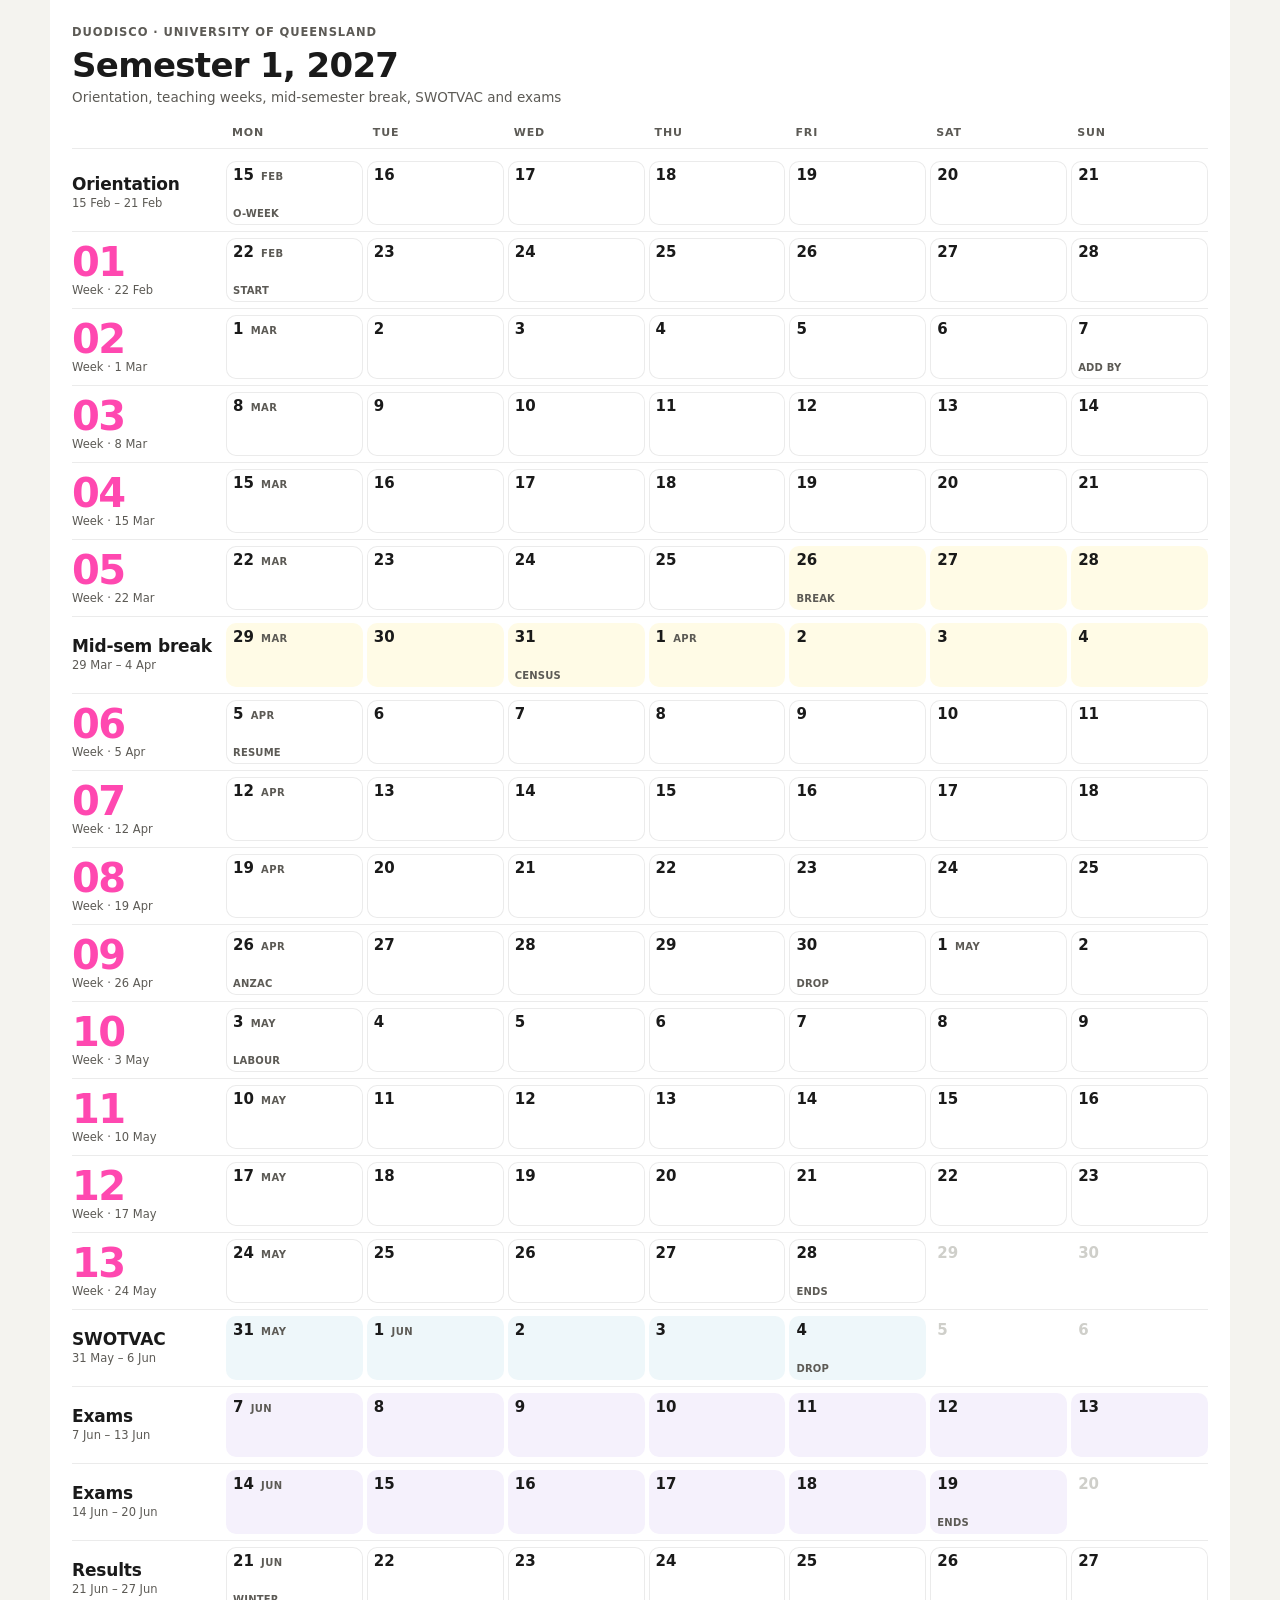
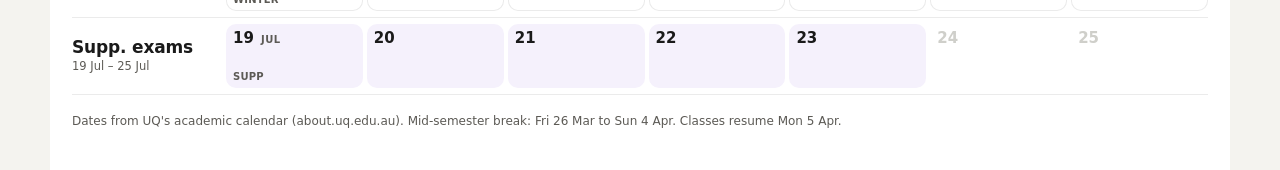
==== commit 5cac300d: "Calendar: remove Saturday exam markers These show up when assessments are entered, not from the acad" ====
--- a/calendar-2027-s1.html
+++ b/calendar-2027-s1.html
@@ -48,6 +48,6 @@
 <h1>Semester 1, 2027</h1>
 <p class="lede">Orientation, teaching weeks, mid-semester break, SWOTVAC and exams</p>
 <div class="head"><div></div><div>Mon</div><div>Tue</div><div>Wed</div><div>Thu</div><div>Fri</div><div>Sat</div><div>Sun</div></div>
-<div class="row"><div class="rl"><b>Orientation</b><span>15 Feb – 21 Feb</span></div><div class="d wk"><b>15 <small>Feb</small></b><i>O-week</i></div><div class="d wk"><b>16</b></div><div class="d wk"><b>17</b></div><div class="d wk"><b>18</b></div><div class="d wk"><b>19</b></div><div class="d wk"><b>20</b></div><div class="d wk"><b>21</b></div></div><div class="row"><div class="rl"><b class="wn">01</b><span>Week · 22 Feb</span></div><div class="d wk"><b>22 <small>Feb</small></b><i>Start</i></div><div class="d wk"><b>23</b></div><div class="d wk"><b>24</b></div><div class="d wk"><b>25</b></div><div class="d wk"><b>26</b></div><div class="d wk"><b>27</b></div><div class="d wk"><b>28</b></div></div><div class="row"><div class="rl"><b class="wn">02</b><span>Week · 1 Mar</span></div><div class="d wk"><b>1 <small>Mar</small></b></div><div class="d wk"><b>2</b></div><div class="d wk"><b>3</b></div><div class="d wk"><b>4</b></div><div class="d wk"><b>5</b></div><div class="d wk"><b>6</b></div><div class="d wk"><b>7</b><i>Add by</i></div></div><div class="row"><div class="rl"><b class="wn">03</b><span>Week · 8 Mar</span></div><div class="d wk"><b>8 <small>Mar</small></b></div><div class="d wk"><b>9</b></div><div class="d wk"><b>10</b></div><div class="d wk"><b>11</b></div><div class="d wk"><b>12</b></div><div class="d wk"><b>13</b></div><div class="d wk"><b>14</b></div></div><div class="row"><div class="rl"><b class="wn">04</b><span>Week · 15 Mar</span></div><div class="d wk"><b>15 <small>Mar</small></b></div><div class="d wk"><b>16</b></div><div class="d wk"><b>17</b></div><div class="d wk"><b>18</b></div><div class="d wk"><b>19</b></div><div class="d wk"><b>20</b></div><div class="d wk"><b>21</b></div></div><div class="row"><div class="rl"><b class="wn">05</b><span>Week · 22 Mar</span></div><div class="d wk"><b>22 <small>Mar</small></b></div><div class="d wk"><b>23</b></div><div class="d wk"><b>24</b></div><div class="d wk"><b>25</b></div><div class="d brk"><b>26</b><i>Break</i></div><div class="d brk"><b>27</b></div><div class="d brk"><b>28</b></div></div><div class="row"><div class="rl"><b>Mid-sem break</b><span>29 Mar – 4 Apr</span></div><div class="d brk"><b>29 <small>Mar</small></b></div><div class="d brk"><b>30</b></div><div class="d brk"><b>31</b><i>Census</i></div><div class="d brk"><b>1 <small>Apr</small></b></div><div class="d brk"><b>2</b></div><div class="d brk sat"><b>3</b><i>Exam</i></div><div class="d brk"><b>4</b></div></div><div class="row"><div class="rl"><b class="wn">06</b><span>Week · 5 Apr</span></div><div class="d wk"><b>5 <small>Apr</small></b><i>Resume</i></div><div class="d wk"><b>6</b></div><div class="d wk"><b>7</b></div><div class="d wk"><b>8</b></div><div class="d wk"><b>9</b></div><div class="d wk sat"><b>10</b><i>Exam</i></div><div class="d wk"><b>11</b></div></div><div class="row"><div class="rl"><b class="wn">07</b><span>Week · 12 Apr</span></div><div class="d wk"><b>12 <small>Apr</small></b></div><div class="d wk"><b>13</b></div><div class="d wk"><b>14</b></div><div class="d wk"><b>15</b></div><div class="d wk"><b>16</b></div><div class="d wk sat"><b>17</b><i>Exam</i></div><div class="d wk"><b>18</b></div></div><div class="row"><div class="rl"><b class="wn">08</b><span>Week · 19 Apr</span></div><div class="d wk"><b>19 <small>Apr</small></b></div><div class="d wk"><b>20</b></div><div class="d wk"><b>21</b></div><div class="d wk"><b>22</b></div><div class="d wk"><b>23</b></div><div class="d wk sat"><b>24</b><i>Exam</i></div><div class="d wk"><b>25</b></div></div><div class="row"><div class="rl"><b class="wn">09</b><span>Week · 26 Apr</span></div><div class="d wk"><b>26 <small>Apr</small></b><i>Anzac</i></div><div class="d wk"><b>27</b></div><div class="d wk"><b>28</b></div><div class="d wk"><b>29</b></div><div class="d wk"><b>30</b><i>Drop</i></div><div class="d wk"><b>1 <small>May</small></b></div><div class="d wk"><b>2</b></div></div><div class="row"><div class="rl"><b class="wn">10</b><span>Week · 3 May</span></div><div class="d wk"><b>3 <small>May</small></b><i>Labour</i></div><div class="d wk"><b>4</b></div><div class="d wk"><b>5</b></div><div class="d wk"><b>6</b></div><div class="d wk"><b>7</b></div><div class="d wk sat"><b>8</b><i>Exam</i></div><div class="d wk"><b>9</b></div></div><div class="row"><div class="rl"><b class="wn">11</b><span>Week · 10 May</span></div><div class="d wk"><b>10 <small>May</small></b></div><div class="d wk"><b>11</b></div><div class="d wk"><b>12</b></div><div class="d wk"><b>13</b></div><div class="d wk"><b>14</b></div><div class="d wk sat"><b>15</b><i>Exam</i></div><div class="d wk"><b>16</b></div></div><div class="row"><div class="rl"><b class="wn">12</b><span>Week · 17 May</span></div><div class="d wk"><b>17 <small>May</small></b></div><div class="d wk"><b>18</b></div><div class="d wk"><b>19</b></div><div class="d wk"><b>20</b></div><div class="d wk"><b>21</b></div><div class="d wk"><b>22</b></div><div class="d wk"><b>23</b></div></div><div class="row"><div class="rl"><b class="wn">13</b><span>Week · 24 May</span></div><div class="d wk"><b>24 <small>May</small></b></div><div class="d wk"><b>25</b></div><div class="d wk"><b>26</b></div><div class="d wk"><b>27</b></div><div class="d wk"><b>28</b><i>Ends</i></div><div class="d off"><b>29</b></div><div class="d off"><b>30</b></div></div><div class="row"><div class="rl"><b>SWOTVAC</b><span>31 May – 6 Jun</span></div><div class="d swot"><b>31 <small>May</small></b></div><div class="d swot"><b>1 <small>Jun</small></b></div><div class="d swot"><b>2</b></div><div class="d swot"><b>3</b></div><div class="d swot"><b>4</b><i>Drop</i></div><div class="d off"><b>5</b></div><div class="d off"><b>6</b></div></div><div class="row"><div class="rl"><b>Exams</b><span>7 Jun – 13 Jun</span></div><div class="d exam"><b>7 <small>Jun</small></b></div><div class="d exam"><b>8</b></div><div class="d exam"><b>9</b></div><div class="d exam"><b>10</b></div><div class="d exam"><b>11</b></div><div class="d exam"><b>12</b></div><div class="d exam"><b>13</b></div></div><div class="row"><div class="rl"><b>Exams</b><span>14 Jun – 20 Jun</span></div><div class="d exam"><b>14 <small>Jun</small></b></div><div class="d exam"><b>15</b></div><div class="d exam"><b>16</b></div><div class="d exam"><b>17</b></div><div class="d exam"><b>18</b></div><div class="d exam"><b>19</b><i>Ends</i></div><div class="d off"><b>20</b></div></div><div class="row"><div class="rl"><b>Results</b><span>21 Jun – 27 Jun</span></div><div class="d res"><b>21 <small>Jun</small></b><i>Winter</i></div><div class="d res"><b>22</b></div><div class="d res"><b>23</b></div><div class="d res"><b>24</b></div><div class="d res"><b>25</b></div><div class="d res"><b>26</b></div><div class="d res"><b>27</b></div></div><div class="row"><div class="rl"><b>Supp. exams</b><span>19 Jul – 25 Jul</span></div><div class="d exam"><b>19 <small>Jul</small></b><i>Supp</i></div><div class="d exam"><b>20</b></div><div class="d exam"><b>21</b></div><div class="d exam"><b>22</b></div><div class="d exam"><b>23</b></div><div class="d off"><b>24</b></div><div class="d off"><b>25</b></div></div>
+<div class="row"><div class="rl"><b>Orientation</b><span>15 Feb – 21 Feb</span></div><div class="d wk"><b>15 <small>Feb</small></b><i>O-week</i></div><div class="d wk"><b>16</b></div><div class="d wk"><b>17</b></div><div class="d wk"><b>18</b></div><div class="d wk"><b>19</b></div><div class="d wk"><b>20</b></div><div class="d wk"><b>21</b></div></div><div class="row"><div class="rl"><b class="wn">01</b><span>Week · 22 Feb</span></div><div class="d wk"><b>22 <small>Feb</small></b><i>Start</i></div><div class="d wk"><b>23</b></div><div class="d wk"><b>24</b></div><div class="d wk"><b>25</b></div><div class="d wk"><b>26</b></div><div class="d wk"><b>27</b></div><div class="d wk"><b>28</b></div></div><div class="row"><div class="rl"><b class="wn">02</b><span>Week · 1 Mar</span></div><div class="d wk"><b>1 <small>Mar</small></b></div><div class="d wk"><b>2</b></div><div class="d wk"><b>3</b></div><div class="d wk"><b>4</b></div><div class="d wk"><b>5</b></div><div class="d wk"><b>6</b></div><div class="d wk"><b>7</b><i>Add by</i></div></div><div class="row"><div class="rl"><b class="wn">03</b><span>Week · 8 Mar</span></div><div class="d wk"><b>8 <small>Mar</small></b></div><div class="d wk"><b>9</b></div><div class="d wk"><b>10</b></div><div class="d wk"><b>11</b></div><div class="d wk"><b>12</b></div><div class="d wk"><b>13</b></div><div class="d wk"><b>14</b></div></div><div class="row"><div class="rl"><b class="wn">04</b><span>Week · 15 Mar</span></div><div class="d wk"><b>15 <small>Mar</small></b></div><div class="d wk"><b>16</b></div><div class="d wk"><b>17</b></div><div class="d wk"><b>18</b></div><div class="d wk"><b>19</b></div><div class="d wk"><b>20</b></div><div class="d wk"><b>21</b></div></div><div class="row"><div class="rl"><b class="wn">05</b><span>Week · 22 Mar</span></div><div class="d wk"><b>22 <small>Mar</small></b></div><div class="d wk"><b>23</b></div><div class="d wk"><b>24</b></div><div class="d wk"><b>25</b></div><div class="d brk"><b>26</b><i>Break</i></div><div class="d brk"><b>27</b></div><div class="d brk"><b>28</b></div></div><div class="row"><div class="rl"><b>Mid-sem break</b><span>29 Mar – 4 Apr</span></div><div class="d brk"><b>29 <small>Mar</small></b></div><div class="d brk"><b>30</b></div><div class="d brk"><b>31</b><i>Census</i></div><div class="d brk"><b>1 <small>Apr</small></b></div><div class="d brk"><b>2</b></div><div class="d brk"><b>3</b></div><div class="d brk"><b>4</b></div></div><div class="row"><div class="rl"><b class="wn">06</b><span>Week · 5 Apr</span></div><div class="d wk"><b>5 <small>Apr</small></b><i>Resume</i></div><div class="d wk"><b>6</b></div><div class="d wk"><b>7</b></div><div class="d wk"><b>8</b></div><div class="d wk"><b>9</b></div><div class="d wk"><b>10</b></div><div class="d wk"><b>11</b></div></div><div class="row"><div class="rl"><b class="wn">07</b><span>Week · 12 Apr</span></div><div class="d wk"><b>12 <small>Apr</small></b></div><div class="d wk"><b>13</b></div><div class="d wk"><b>14</b></div><div class="d wk"><b>15</b></div><div class="d wk"><b>16</b></div><div class="d wk"><b>17</b></div><div class="d wk"><b>18</b></div></div><div class="row"><div class="rl"><b class="wn">08</b><span>Week · 19 Apr</span></div><div class="d wk"><b>19 <small>Apr</small></b></div><div class="d wk"><b>20</b></div><div class="d wk"><b>21</b></div><div class="d wk"><b>22</b></div><div class="d wk"><b>23</b></div><div class="d wk"><b>24</b></div><div class="d wk"><b>25</b></div></div><div class="row"><div class="rl"><b class="wn">09</b><span>Week · 26 Apr</span></div><div class="d wk"><b>26 <small>Apr</small></b><i>Anzac</i></div><div class="d wk"><b>27</b></div><div class="d wk"><b>28</b></div><div class="d wk"><b>29</b></div><div class="d wk"><b>30</b><i>Drop</i></div><div class="d wk"><b>1 <small>May</small></b></div><div class="d wk"><b>2</b></div></div><div class="row"><div class="rl"><b class="wn">10</b><span>Week · 3 May</span></div><div class="d wk"><b>3 <small>May</small></b><i>Labour</i></div><div class="d wk"><b>4</b></div><div class="d wk"><b>5</b></div><div class="d wk"><b>6</b></div><div class="d wk"><b>7</b></div><div class="d wk"><b>8</b></div><div class="d wk"><b>9</b></div></div><div class="row"><div class="rl"><b class="wn">11</b><span>Week · 10 May</span></div><div class="d wk"><b>10 <small>May</small></b></div><div class="d wk"><b>11</b></div><div class="d wk"><b>12</b></div><div class="d wk"><b>13</b></div><div class="d wk"><b>14</b></div><div class="d wk"><b>15</b></div><div class="d wk"><b>16</b></div></div><div class="row"><div class="rl"><b class="wn">12</b><span>Week · 17 May</span></div><div class="d wk"><b>17 <small>May</small></b></div><div class="d wk"><b>18</b></div><div class="d wk"><b>19</b></div><div class="d wk"><b>20</b></div><div class="d wk"><b>21</b></div><div class="d wk"><b>22</b></div><div class="d wk"><b>23</b></div></div><div class="row"><div class="rl"><b class="wn">13</b><span>Week · 24 May</span></div><div class="d wk"><b>24 <small>May</small></b></div><div class="d wk"><b>25</b></div><div class="d wk"><b>26</b></div><div class="d wk"><b>27</b></div><div class="d wk"><b>28</b><i>Ends</i></div><div class="d off"><b>29</b></div><div class="d off"><b>30</b></div></div><div class="row"><div class="rl"><b>SWOTVAC</b><span>31 May – 6 Jun</span></div><div class="d swot"><b>31 <small>May</small></b></div><div class="d swot"><b>1 <small>Jun</small></b></div><div class="d swot"><b>2</b></div><div class="d swot"><b>3</b></div><div class="d swot"><b>4</b><i>Drop</i></div><div class="d off"><b>5</b></div><div class="d off"><b>6</b></div></div><div class="row"><div class="rl"><b>Exams</b><span>7 Jun – 13 Jun</span></div><div class="d exam"><b>7 <small>Jun</small></b></div><div class="d exam"><b>8</b></div><div class="d exam"><b>9</b></div><div class="d exam"><b>10</b></div><div class="d exam"><b>11</b></div><div class="d exam"><b>12</b></div><div class="d exam"><b>13</b></div></div><div class="row"><div class="rl"><b>Exams</b><span>14 Jun – 20 Jun</span></div><div class="d exam"><b>14 <small>Jun</small></b></div><div class="d exam"><b>15</b></div><div class="d exam"><b>16</b></div><div class="d exam"><b>17</b></div><div class="d exam"><b>18</b></div><div class="d exam"><b>19</b><i>Ends</i></div><div class="d off"><b>20</b></div></div><div class="row"><div class="rl"><b>Results</b><span>21 Jun – 27 Jun</span></div><div class="d res"><b>21 <small>Jun</small></b><i>Winter</i></div><div class="d res"><b>22</b></div><div class="d res"><b>23</b></div><div class="d res"><b>24</b></div><div class="d res"><b>25</b></div><div class="d res"><b>26</b></div><div class="d res"><b>27</b></div></div><div class="row"><div class="rl"><b>Supp. exams</b><span>19 Jul – 25 Jul</span></div><div class="d exam"><b>19 <small>Jul</small></b><i>Supp</i></div><div class="d exam"><b>20</b></div><div class="d exam"><b>21</b></div><div class="d exam"><b>22</b></div><div class="d exam"><b>23</b></div><div class="d off"><b>24</b></div><div class="d off"><b>25</b></div></div>
 <p class="foot">Dates from UQ's academic calendar (about.uq.edu.au). Mid-semester break: Fri 26 Mar to Sun 4 Apr. Classes resume Mon 5 Apr.</p>
 </main></body></html>
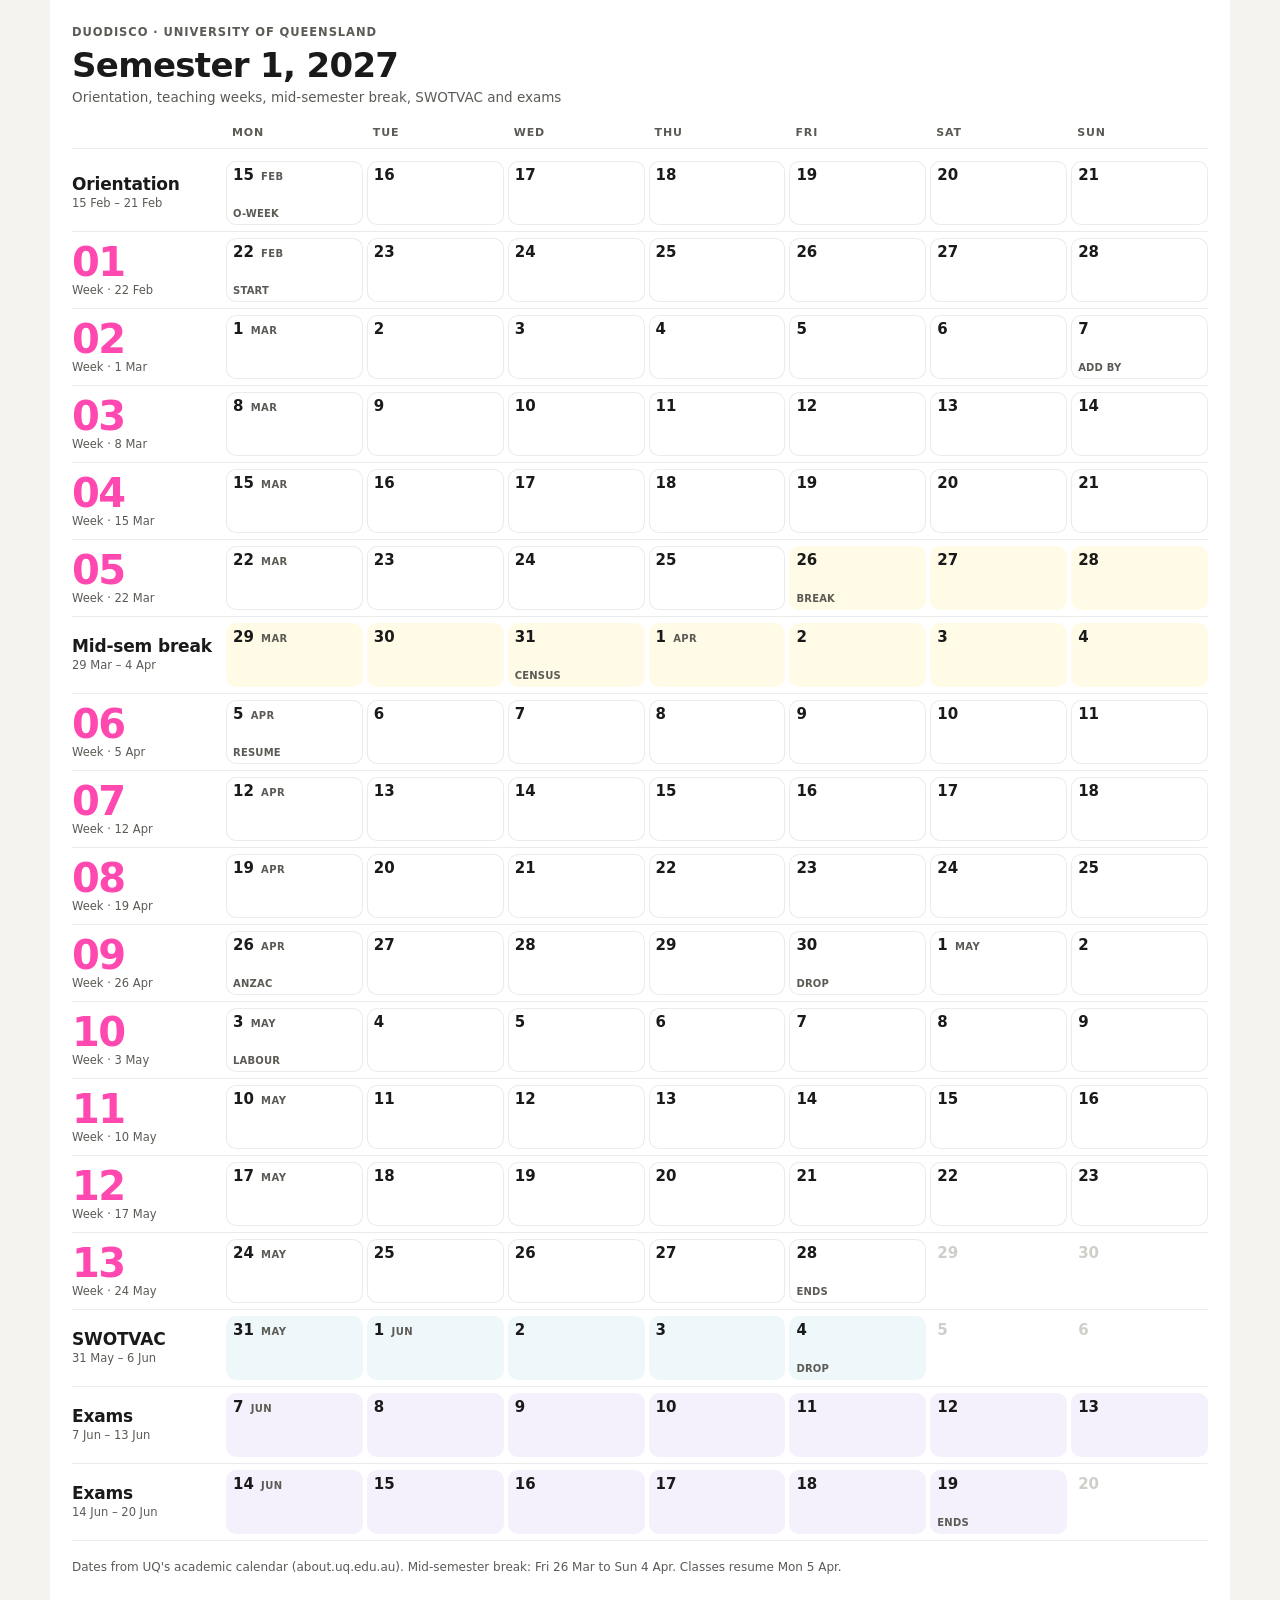
==== commit e253b35a: "Calendar: remove results and supplementary exam rows Co-Authored-By: Claude Opus 5.5 <noreply@anthro" ====
--- a/calendar-2027-s1.html
+++ b/calendar-2027-s1.html
@@ -48,6 +48,6 @@
 <h1>Semester 1, 2027</h1>
 <p class="lede">Orientation, teaching weeks, mid-semester break, SWOTVAC and exams</p>
 <div class="head"><div></div><div>Mon</div><div>Tue</div><div>Wed</div><div>Thu</div><div>Fri</div><div>Sat</div><div>Sun</div></div>
-<div class="row"><div class="rl"><b>Orientation</b><span>15 Feb – 21 Feb</span></div><div class="d wk"><b>15 <small>Feb</small></b><i>O-week</i></div><div class="d wk"><b>16</b></div><div class="d wk"><b>17</b></div><div class="d wk"><b>18</b></div><div class="d wk"><b>19</b></div><div class="d wk"><b>20</b></div><div class="d wk"><b>21</b></div></div><div class="row"><div class="rl"><b class="wn">01</b><span>Week · 22 Feb</span></div><div class="d wk"><b>22 <small>Feb</small></b><i>Start</i></div><div class="d wk"><b>23</b></div><div class="d wk"><b>24</b></div><div class="d wk"><b>25</b></div><div class="d wk"><b>26</b></div><div class="d wk"><b>27</b></div><div class="d wk"><b>28</b></div></div><div class="row"><div class="rl"><b class="wn">02</b><span>Week · 1 Mar</span></div><div class="d wk"><b>1 <small>Mar</small></b></div><div class="d wk"><b>2</b></div><div class="d wk"><b>3</b></div><div class="d wk"><b>4</b></div><div class="d wk"><b>5</b></div><div class="d wk"><b>6</b></div><div class="d wk"><b>7</b><i>Add by</i></div></div><div class="row"><div class="rl"><b class="wn">03</b><span>Week · 8 Mar</span></div><div class="d wk"><b>8 <small>Mar</small></b></div><div class="d wk"><b>9</b></div><div class="d wk"><b>10</b></div><div class="d wk"><b>11</b></div><div class="d wk"><b>12</b></div><div class="d wk"><b>13</b></div><div class="d wk"><b>14</b></div></div><div class="row"><div class="rl"><b class="wn">04</b><span>Week · 15 Mar</span></div><div class="d wk"><b>15 <small>Mar</small></b></div><div class="d wk"><b>16</b></div><div class="d wk"><b>17</b></div><div class="d wk"><b>18</b></div><div class="d wk"><b>19</b></div><div class="d wk"><b>20</b></div><div class="d wk"><b>21</b></div></div><div class="row"><div class="rl"><b class="wn">05</b><span>Week · 22 Mar</span></div><div class="d wk"><b>22 <small>Mar</small></b></div><div class="d wk"><b>23</b></div><div class="d wk"><b>24</b></div><div class="d wk"><b>25</b></div><div class="d brk"><b>26</b><i>Break</i></div><div class="d brk"><b>27</b></div><div class="d brk"><b>28</b></div></div><div class="row"><div class="rl"><b>Mid-sem break</b><span>29 Mar – 4 Apr</span></div><div class="d brk"><b>29 <small>Mar</small></b></div><div class="d brk"><b>30</b></div><div class="d brk"><b>31</b><i>Census</i></div><div class="d brk"><b>1 <small>Apr</small></b></div><div class="d brk"><b>2</b></div><div class="d brk"><b>3</b></div><div class="d brk"><b>4</b></div></div><div class="row"><div class="rl"><b class="wn">06</b><span>Week · 5 Apr</span></div><div class="d wk"><b>5 <small>Apr</small></b><i>Resume</i></div><div class="d wk"><b>6</b></div><div class="d wk"><b>7</b></div><div class="d wk"><b>8</b></div><div class="d wk"><b>9</b></div><div class="d wk"><b>10</b></div><div class="d wk"><b>11</b></div></div><div class="row"><div class="rl"><b class="wn">07</b><span>Week · 12 Apr</span></div><div class="d wk"><b>12 <small>Apr</small></b></div><div class="d wk"><b>13</b></div><div class="d wk"><b>14</b></div><div class="d wk"><b>15</b></div><div class="d wk"><b>16</b></div><div class="d wk"><b>17</b></div><div class="d wk"><b>18</b></div></div><div class="row"><div class="rl"><b class="wn">08</b><span>Week · 19 Apr</span></div><div class="d wk"><b>19 <small>Apr</small></b></div><div class="d wk"><b>20</b></div><div class="d wk"><b>21</b></div><div class="d wk"><b>22</b></div><div class="d wk"><b>23</b></div><div class="d wk"><b>24</b></div><div class="d wk"><b>25</b></div></div><div class="row"><div class="rl"><b class="wn">09</b><span>Week · 26 Apr</span></div><div class="d wk"><b>26 <small>Apr</small></b><i>Anzac</i></div><div class="d wk"><b>27</b></div><div class="d wk"><b>28</b></div><div class="d wk"><b>29</b></div><div class="d wk"><b>30</b><i>Drop</i></div><div class="d wk"><b>1 <small>May</small></b></div><div class="d wk"><b>2</b></div></div><div class="row"><div class="rl"><b class="wn">10</b><span>Week · 3 May</span></div><div class="d wk"><b>3 <small>May</small></b><i>Labour</i></div><div class="d wk"><b>4</b></div><div class="d wk"><b>5</b></div><div class="d wk"><b>6</b></div><div class="d wk"><b>7</b></div><div class="d wk"><b>8</b></div><div class="d wk"><b>9</b></div></div><div class="row"><div class="rl"><b class="wn">11</b><span>Week · 10 May</span></div><div class="d wk"><b>10 <small>May</small></b></div><div class="d wk"><b>11</b></div><div class="d wk"><b>12</b></div><div class="d wk"><b>13</b></div><div class="d wk"><b>14</b></div><div class="d wk"><b>15</b></div><div class="d wk"><b>16</b></div></div><div class="row"><div class="rl"><b class="wn">12</b><span>Week · 17 May</span></div><div class="d wk"><b>17 <small>May</small></b></div><div class="d wk"><b>18</b></div><div class="d wk"><b>19</b></div><div class="d wk"><b>20</b></div><div class="d wk"><b>21</b></div><div class="d wk"><b>22</b></div><div class="d wk"><b>23</b></div></div><div class="row"><div class="rl"><b class="wn">13</b><span>Week · 24 May</span></div><div class="d wk"><b>24 <small>May</small></b></div><div class="d wk"><b>25</b></div><div class="d wk"><b>26</b></div><div class="d wk"><b>27</b></div><div class="d wk"><b>28</b><i>Ends</i></div><div class="d off"><b>29</b></div><div class="d off"><b>30</b></div></div><div class="row"><div class="rl"><b>SWOTVAC</b><span>31 May – 6 Jun</span></div><div class="d swot"><b>31 <small>May</small></b></div><div class="d swot"><b>1 <small>Jun</small></b></div><div class="d swot"><b>2</b></div><div class="d swot"><b>3</b></div><div class="d swot"><b>4</b><i>Drop</i></div><div class="d off"><b>5</b></div><div class="d off"><b>6</b></div></div><div class="row"><div class="rl"><b>Exams</b><span>7 Jun – 13 Jun</span></div><div class="d exam"><b>7 <small>Jun</small></b></div><div class="d exam"><b>8</b></div><div class="d exam"><b>9</b></div><div class="d exam"><b>10</b></div><div class="d exam"><b>11</b></div><div class="d exam"><b>12</b></div><div class="d exam"><b>13</b></div></div><div class="row"><div class="rl"><b>Exams</b><span>14 Jun – 20 Jun</span></div><div class="d exam"><b>14 <small>Jun</small></b></div><div class="d exam"><b>15</b></div><div class="d exam"><b>16</b></div><div class="d exam"><b>17</b></div><div class="d exam"><b>18</b></div><div class="d exam"><b>19</b><i>Ends</i></div><div class="d off"><b>20</b></div></div><div class="row"><div class="rl"><b>Results</b><span>21 Jun – 27 Jun</span></div><div class="d res"><b>21 <small>Jun</small></b><i>Winter</i></div><div class="d res"><b>22</b></div><div class="d res"><b>23</b></div><div class="d res"><b>24</b></div><div class="d res"><b>25</b></div><div class="d res"><b>26</b></div><div class="d res"><b>27</b></div></div><div class="row"><div class="rl"><b>Supp. exams</b><span>19 Jul – 25 Jul</span></div><div class="d exam"><b>19 <small>Jul</small></b><i>Supp</i></div><div class="d exam"><b>20</b></div><div class="d exam"><b>21</b></div><div class="d exam"><b>22</b></div><div class="d exam"><b>23</b></div><div class="d off"><b>24</b></div><div class="d off"><b>25</b></div></div>
+<div class="row"><div class="rl"><b>Orientation</b><span>15 Feb – 21 Feb</span></div><div class="d wk"><b>15 <small>Feb</small></b><i>O-week</i></div><div class="d wk"><b>16</b></div><div class="d wk"><b>17</b></div><div class="d wk"><b>18</b></div><div class="d wk"><b>19</b></div><div class="d wk"><b>20</b></div><div class="d wk"><b>21</b></div></div><div class="row"><div class="rl"><b class="wn">01</b><span>Week · 22 Feb</span></div><div class="d wk"><b>22 <small>Feb</small></b><i>Start</i></div><div class="d wk"><b>23</b></div><div class="d wk"><b>24</b></div><div class="d wk"><b>25</b></div><div class="d wk"><b>26</b></div><div class="d wk"><b>27</b></div><div class="d wk"><b>28</b></div></div><div class="row"><div class="rl"><b class="wn">02</b><span>Week · 1 Mar</span></div><div class="d wk"><b>1 <small>Mar</small></b></div><div class="d wk"><b>2</b></div><div class="d wk"><b>3</b></div><div class="d wk"><b>4</b></div><div class="d wk"><b>5</b></div><div class="d wk"><b>6</b></div><div class="d wk"><b>7</b><i>Add by</i></div></div><div class="row"><div class="rl"><b class="wn">03</b><span>Week · 8 Mar</span></div><div class="d wk"><b>8 <small>Mar</small></b></div><div class="d wk"><b>9</b></div><div class="d wk"><b>10</b></div><div class="d wk"><b>11</b></div><div class="d wk"><b>12</b></div><div class="d wk"><b>13</b></div><div class="d wk"><b>14</b></div></div><div class="row"><div class="rl"><b class="wn">04</b><span>Week · 15 Mar</span></div><div class="d wk"><b>15 <small>Mar</small></b></div><div class="d wk"><b>16</b></div><div class="d wk"><b>17</b></div><div class="d wk"><b>18</b></div><div class="d wk"><b>19</b></div><div class="d wk"><b>20</b></div><div class="d wk"><b>21</b></div></div><div class="row"><div class="rl"><b class="wn">05</b><span>Week · 22 Mar</span></div><div class="d wk"><b>22 <small>Mar</small></b></div><div class="d wk"><b>23</b></div><div class="d wk"><b>24</b></div><div class="d wk"><b>25</b></div><div class="d brk"><b>26</b><i>Break</i></div><div class="d brk"><b>27</b></div><div class="d brk"><b>28</b></div></div><div class="row"><div class="rl"><b>Mid-sem break</b><span>29 Mar – 4 Apr</span></div><div class="d brk"><b>29 <small>Mar</small></b></div><div class="d brk"><b>30</b></div><div class="d brk"><b>31</b><i>Census</i></div><div class="d brk"><b>1 <small>Apr</small></b></div><div class="d brk"><b>2</b></div><div class="d brk"><b>3</b></div><div class="d brk"><b>4</b></div></div><div class="row"><div class="rl"><b class="wn">06</b><span>Week · 5 Apr</span></div><div class="d wk"><b>5 <small>Apr</small></b><i>Resume</i></div><div class="d wk"><b>6</b></div><div class="d wk"><b>7</b></div><div class="d wk"><b>8</b></div><div class="d wk"><b>9</b></div><div class="d wk"><b>10</b></div><div class="d wk"><b>11</b></div></div><div class="row"><div class="rl"><b class="wn">07</b><span>Week · 12 Apr</span></div><div class="d wk"><b>12 <small>Apr</small></b></div><div class="d wk"><b>13</b></div><div class="d wk"><b>14</b></div><div class="d wk"><b>15</b></div><div class="d wk"><b>16</b></div><div class="d wk"><b>17</b></div><div class="d wk"><b>18</b></div></div><div class="row"><div class="rl"><b class="wn">08</b><span>Week · 19 Apr</span></div><div class="d wk"><b>19 <small>Apr</small></b></div><div class="d wk"><b>20</b></div><div class="d wk"><b>21</b></div><div class="d wk"><b>22</b></div><div class="d wk"><b>23</b></div><div class="d wk"><b>24</b></div><div class="d wk"><b>25</b></div></div><div class="row"><div class="rl"><b class="wn">09</b><span>Week · 26 Apr</span></div><div class="d wk"><b>26 <small>Apr</small></b><i>Anzac</i></div><div class="d wk"><b>27</b></div><div class="d wk"><b>28</b></div><div class="d wk"><b>29</b></div><div class="d wk"><b>30</b><i>Drop</i></div><div class="d wk"><b>1 <small>May</small></b></div><div class="d wk"><b>2</b></div></div><div class="row"><div class="rl"><b class="wn">10</b><span>Week · 3 May</span></div><div class="d wk"><b>3 <small>May</small></b><i>Labour</i></div><div class="d wk"><b>4</b></div><div class="d wk"><b>5</b></div><div class="d wk"><b>6</b></div><div class="d wk"><b>7</b></div><div class="d wk"><b>8</b></div><div class="d wk"><b>9</b></div></div><div class="row"><div class="rl"><b class="wn">11</b><span>Week · 10 May</span></div><div class="d wk"><b>10 <small>May</small></b></div><div class="d wk"><b>11</b></div><div class="d wk"><b>12</b></div><div class="d wk"><b>13</b></div><div class="d wk"><b>14</b></div><div class="d wk"><b>15</b></div><div class="d wk"><b>16</b></div></div><div class="row"><div class="rl"><b class="wn">12</b><span>Week · 17 May</span></div><div class="d wk"><b>17 <small>May</small></b></div><div class="d wk"><b>18</b></div><div class="d wk"><b>19</b></div><div class="d wk"><b>20</b></div><div class="d wk"><b>21</b></div><div class="d wk"><b>22</b></div><div class="d wk"><b>23</b></div></div><div class="row"><div class="rl"><b class="wn">13</b><span>Week · 24 May</span></div><div class="d wk"><b>24 <small>May</small></b></div><div class="d wk"><b>25</b></div><div class="d wk"><b>26</b></div><div class="d wk"><b>27</b></div><div class="d wk"><b>28</b><i>Ends</i></div><div class="d off"><b>29</b></div><div class="d off"><b>30</b></div></div><div class="row"><div class="rl"><b>SWOTVAC</b><span>31 May – 6 Jun</span></div><div class="d swot"><b>31 <small>May</small></b></div><div class="d swot"><b>1 <small>Jun</small></b></div><div class="d swot"><b>2</b></div><div class="d swot"><b>3</b></div><div class="d swot"><b>4</b><i>Drop</i></div><div class="d off"><b>5</b></div><div class="d off"><b>6</b></div></div><div class="row"><div class="rl"><b>Exams</b><span>7 Jun – 13 Jun</span></div><div class="d exam"><b>7 <small>Jun</small></b></div><div class="d exam"><b>8</b></div><div class="d exam"><b>9</b></div><div class="d exam"><b>10</b></div><div class="d exam"><b>11</b></div><div class="d exam"><b>12</b></div><div class="d exam"><b>13</b></div></div><div class="row"><div class="rl"><b>Exams</b><span>14 Jun – 20 Jun</span></div><div class="d exam"><b>14 <small>Jun</small></b></div><div class="d exam"><b>15</b></div><div class="d exam"><b>16</b></div><div class="d exam"><b>17</b></div><div class="d exam"><b>18</b></div><div class="d exam"><b>19</b><i>Ends</i></div><div class="d off"><b>20</b></div></div>
 <p class="foot">Dates from UQ's academic calendar (about.uq.edu.au). Mid-semester break: Fri 26 Mar to Sun 4 Apr. Classes resume Mon 5 Apr.</p>
 </main></body></html>
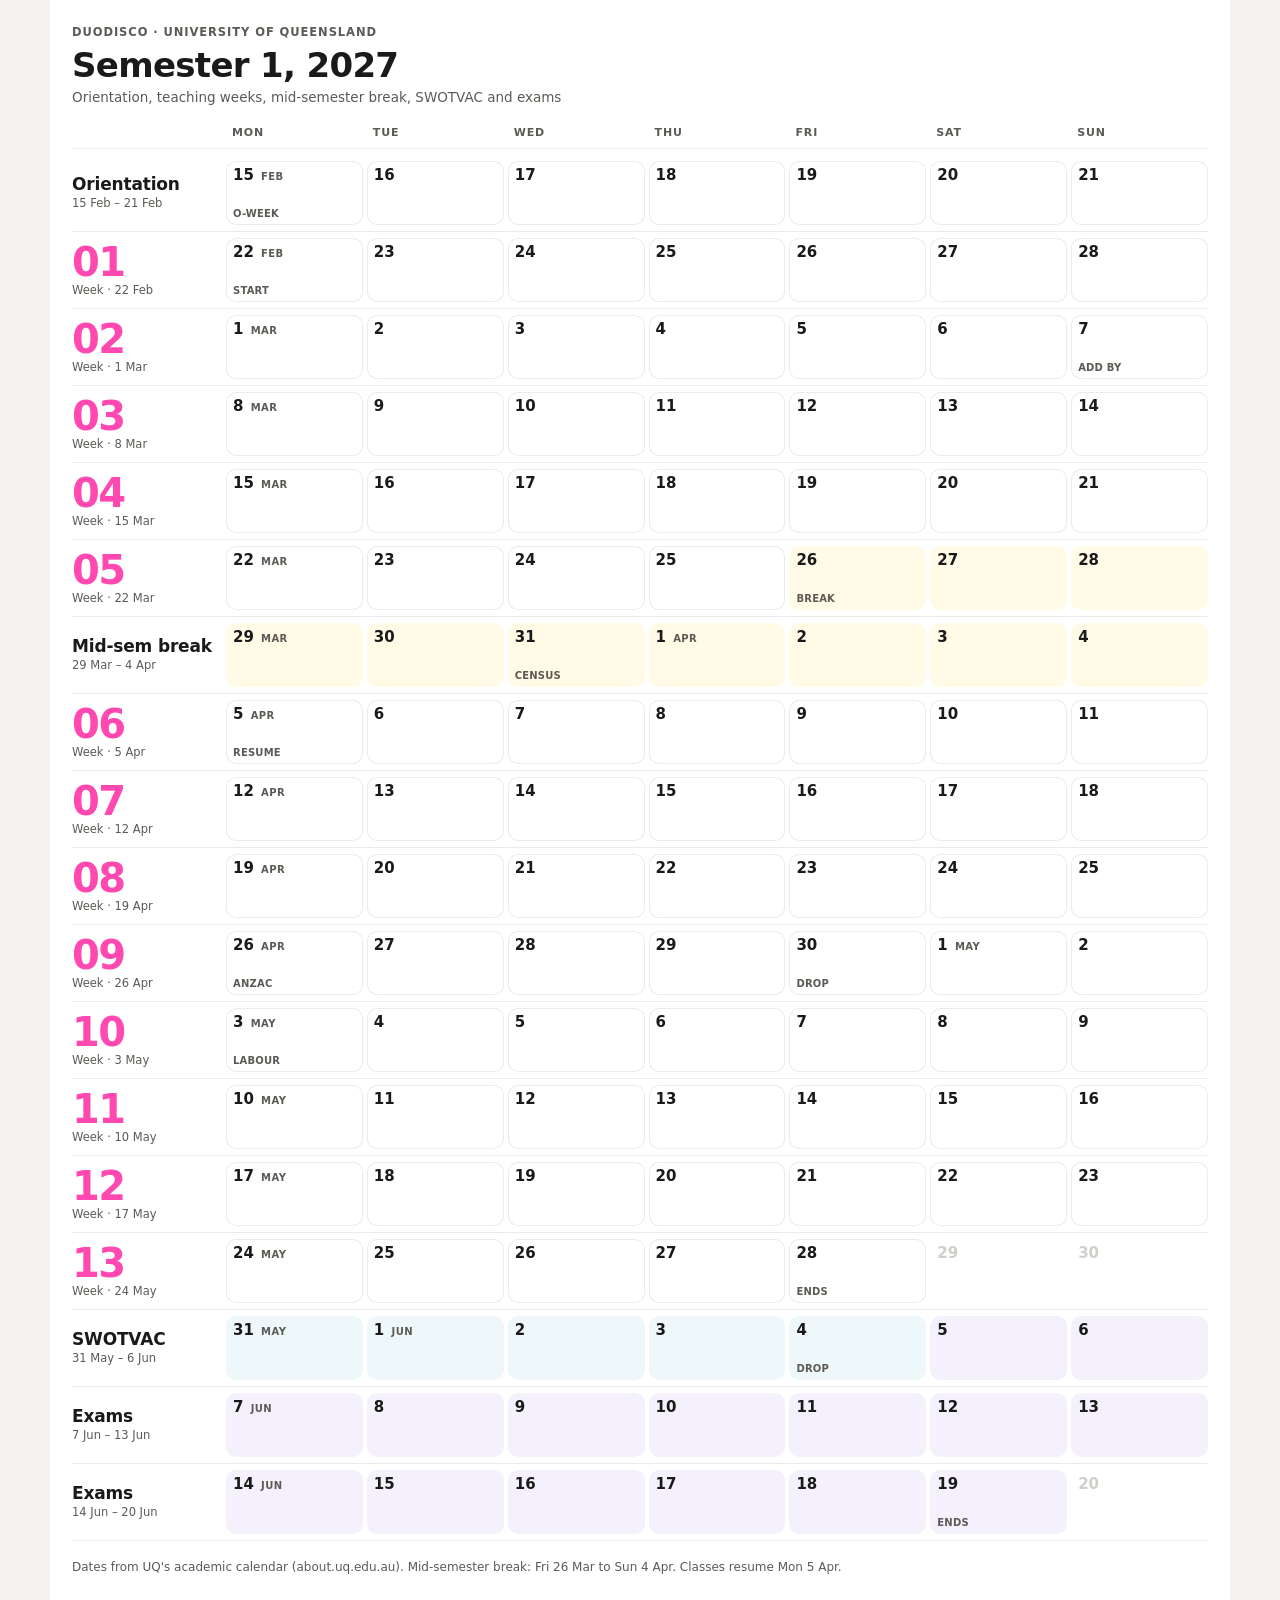
==== commit c9525371: "Calendar: shade Sat and Sun 5 and 6 June as exam period The exam period starts Saturday 5 June, so t" ====
--- a/calendar-2027-s1.html
+++ b/calendar-2027-s1.html
@@ -48,6 +48,6 @@
 <h1>Semester 1, 2027</h1>
 <p class="lede">Orientation, teaching weeks, mid-semester break, SWOTVAC and exams</p>
 <div class="head"><div></div><div>Mon</div><div>Tue</div><div>Wed</div><div>Thu</div><div>Fri</div><div>Sat</div><div>Sun</div></div>
-<div class="row"><div class="rl"><b>Orientation</b><span>15 Feb – 21 Feb</span></div><div class="d wk"><b>15 <small>Feb</small></b><i>O-week</i></div><div class="d wk"><b>16</b></div><div class="d wk"><b>17</b></div><div class="d wk"><b>18</b></div><div class="d wk"><b>19</b></div><div class="d wk"><b>20</b></div><div class="d wk"><b>21</b></div></div><div class="row"><div class="rl"><b class="wn">01</b><span>Week · 22 Feb</span></div><div class="d wk"><b>22 <small>Feb</small></b><i>Start</i></div><div class="d wk"><b>23</b></div><div class="d wk"><b>24</b></div><div class="d wk"><b>25</b></div><div class="d wk"><b>26</b></div><div class="d wk"><b>27</b></div><div class="d wk"><b>28</b></div></div><div class="row"><div class="rl"><b class="wn">02</b><span>Week · 1 Mar</span></div><div class="d wk"><b>1 <small>Mar</small></b></div><div class="d wk"><b>2</b></div><div class="d wk"><b>3</b></div><div class="d wk"><b>4</b></div><div class="d wk"><b>5</b></div><div class="d wk"><b>6</b></div><div class="d wk"><b>7</b><i>Add by</i></div></div><div class="row"><div class="rl"><b class="wn">03</b><span>Week · 8 Mar</span></div><div class="d wk"><b>8 <small>Mar</small></b></div><div class="d wk"><b>9</b></div><div class="d wk"><b>10</b></div><div class="d wk"><b>11</b></div><div class="d wk"><b>12</b></div><div class="d wk"><b>13</b></div><div class="d wk"><b>14</b></div></div><div class="row"><div class="rl"><b class="wn">04</b><span>Week · 15 Mar</span></div><div class="d wk"><b>15 <small>Mar</small></b></div><div class="d wk"><b>16</b></div><div class="d wk"><b>17</b></div><div class="d wk"><b>18</b></div><div class="d wk"><b>19</b></div><div class="d wk"><b>20</b></div><div class="d wk"><b>21</b></div></div><div class="row"><div class="rl"><b class="wn">05</b><span>Week · 22 Mar</span></div><div class="d wk"><b>22 <small>Mar</small></b></div><div class="d wk"><b>23</b></div><div class="d wk"><b>24</b></div><div class="d wk"><b>25</b></div><div class="d brk"><b>26</b><i>Break</i></div><div class="d brk"><b>27</b></div><div class="d brk"><b>28</b></div></div><div class="row"><div class="rl"><b>Mid-sem break</b><span>29 Mar – 4 Apr</span></div><div class="d brk"><b>29 <small>Mar</small></b></div><div class="d brk"><b>30</b></div><div class="d brk"><b>31</b><i>Census</i></div><div class="d brk"><b>1 <small>Apr</small></b></div><div class="d brk"><b>2</b></div><div class="d brk"><b>3</b></div><div class="d brk"><b>4</b></div></div><div class="row"><div class="rl"><b class="wn">06</b><span>Week · 5 Apr</span></div><div class="d wk"><b>5 <small>Apr</small></b><i>Resume</i></div><div class="d wk"><b>6</b></div><div class="d wk"><b>7</b></div><div class="d wk"><b>8</b></div><div class="d wk"><b>9</b></div><div class="d wk"><b>10</b></div><div class="d wk"><b>11</b></div></div><div class="row"><div class="rl"><b class="wn">07</b><span>Week · 12 Apr</span></div><div class="d wk"><b>12 <small>Apr</small></b></div><div class="d wk"><b>13</b></div><div class="d wk"><b>14</b></div><div class="d wk"><b>15</b></div><div class="d wk"><b>16</b></div><div class="d wk"><b>17</b></div><div class="d wk"><b>18</b></div></div><div class="row"><div class="rl"><b class="wn">08</b><span>Week · 19 Apr</span></div><div class="d wk"><b>19 <small>Apr</small></b></div><div class="d wk"><b>20</b></div><div class="d wk"><b>21</b></div><div class="d wk"><b>22</b></div><div class="d wk"><b>23</b></div><div class="d wk"><b>24</b></div><div class="d wk"><b>25</b></div></div><div class="row"><div class="rl"><b class="wn">09</b><span>Week · 26 Apr</span></div><div class="d wk"><b>26 <small>Apr</small></b><i>Anzac</i></div><div class="d wk"><b>27</b></div><div class="d wk"><b>28</b></div><div class="d wk"><b>29</b></div><div class="d wk"><b>30</b><i>Drop</i></div><div class="d wk"><b>1 <small>May</small></b></div><div class="d wk"><b>2</b></div></div><div class="row"><div class="rl"><b class="wn">10</b><span>Week · 3 May</span></div><div class="d wk"><b>3 <small>May</small></b><i>Labour</i></div><div class="d wk"><b>4</b></div><div class="d wk"><b>5</b></div><div class="d wk"><b>6</b></div><div class="d wk"><b>7</b></div><div class="d wk"><b>8</b></div><div class="d wk"><b>9</b></div></div><div class="row"><div class="rl"><b class="wn">11</b><span>Week · 10 May</span></div><div class="d wk"><b>10 <small>May</small></b></div><div class="d wk"><b>11</b></div><div class="d wk"><b>12</b></div><div class="d wk"><b>13</b></div><div class="d wk"><b>14</b></div><div class="d wk"><b>15</b></div><div class="d wk"><b>16</b></div></div><div class="row"><div class="rl"><b class="wn">12</b><span>Week · 17 May</span></div><div class="d wk"><b>17 <small>May</small></b></div><div class="d wk"><b>18</b></div><div class="d wk"><b>19</b></div><div class="d wk"><b>20</b></div><div class="d wk"><b>21</b></div><div class="d wk"><b>22</b></div><div class="d wk"><b>23</b></div></div><div class="row"><div class="rl"><b class="wn">13</b><span>Week · 24 May</span></div><div class="d wk"><b>24 <small>May</small></b></div><div class="d wk"><b>25</b></div><div class="d wk"><b>26</b></div><div class="d wk"><b>27</b></div><div class="d wk"><b>28</b><i>Ends</i></div><div class="d off"><b>29</b></div><div class="d off"><b>30</b></div></div><div class="row"><div class="rl"><b>SWOTVAC</b><span>31 May – 6 Jun</span></div><div class="d swot"><b>31 <small>May</small></b></div><div class="d swot"><b>1 <small>Jun</small></b></div><div class="d swot"><b>2</b></div><div class="d swot"><b>3</b></div><div class="d swot"><b>4</b><i>Drop</i></div><div class="d off"><b>5</b></div><div class="d off"><b>6</b></div></div><div class="row"><div class="rl"><b>Exams</b><span>7 Jun – 13 Jun</span></div><div class="d exam"><b>7 <small>Jun</small></b></div><div class="d exam"><b>8</b></div><div class="d exam"><b>9</b></div><div class="d exam"><b>10</b></div><div class="d exam"><b>11</b></div><div class="d exam"><b>12</b></div><div class="d exam"><b>13</b></div></div><div class="row"><div class="rl"><b>Exams</b><span>14 Jun – 20 Jun</span></div><div class="d exam"><b>14 <small>Jun</small></b></div><div class="d exam"><b>15</b></div><div class="d exam"><b>16</b></div><div class="d exam"><b>17</b></div><div class="d exam"><b>18</b></div><div class="d exam"><b>19</b><i>Ends</i></div><div class="d off"><b>20</b></div></div>
+<div class="row"><div class="rl"><b>Orientation</b><span>15 Feb – 21 Feb</span></div><div class="d wk"><b>15 <small>Feb</small></b><i>O-week</i></div><div class="d wk"><b>16</b></div><div class="d wk"><b>17</b></div><div class="d wk"><b>18</b></div><div class="d wk"><b>19</b></div><div class="d wk"><b>20</b></div><div class="d wk"><b>21</b></div></div><div class="row"><div class="rl"><b class="wn">01</b><span>Week · 22 Feb</span></div><div class="d wk"><b>22 <small>Feb</small></b><i>Start</i></div><div class="d wk"><b>23</b></div><div class="d wk"><b>24</b></div><div class="d wk"><b>25</b></div><div class="d wk"><b>26</b></div><div class="d wk"><b>27</b></div><div class="d wk"><b>28</b></div></div><div class="row"><div class="rl"><b class="wn">02</b><span>Week · 1 Mar</span></div><div class="d wk"><b>1 <small>Mar</small></b></div><div class="d wk"><b>2</b></div><div class="d wk"><b>3</b></div><div class="d wk"><b>4</b></div><div class="d wk"><b>5</b></div><div class="d wk"><b>6</b></div><div class="d wk"><b>7</b><i>Add by</i></div></div><div class="row"><div class="rl"><b class="wn">03</b><span>Week · 8 Mar</span></div><div class="d wk"><b>8 <small>Mar</small></b></div><div class="d wk"><b>9</b></div><div class="d wk"><b>10</b></div><div class="d wk"><b>11</b></div><div class="d wk"><b>12</b></div><div class="d wk"><b>13</b></div><div class="d wk"><b>14</b></div></div><div class="row"><div class="rl"><b class="wn">04</b><span>Week · 15 Mar</span></div><div class="d wk"><b>15 <small>Mar</small></b></div><div class="d wk"><b>16</b></div><div class="d wk"><b>17</b></div><div class="d wk"><b>18</b></div><div class="d wk"><b>19</b></div><div class="d wk"><b>20</b></div><div class="d wk"><b>21</b></div></div><div class="row"><div class="rl"><b class="wn">05</b><span>Week · 22 Mar</span></div><div class="d wk"><b>22 <small>Mar</small></b></div><div class="d wk"><b>23</b></div><div class="d wk"><b>24</b></div><div class="d wk"><b>25</b></div><div class="d brk"><b>26</b><i>Break</i></div><div class="d brk"><b>27</b></div><div class="d brk"><b>28</b></div></div><div class="row"><div class="rl"><b>Mid-sem break</b><span>29 Mar – 4 Apr</span></div><div class="d brk"><b>29 <small>Mar</small></b></div><div class="d brk"><b>30</b></div><div class="d brk"><b>31</b><i>Census</i></div><div class="d brk"><b>1 <small>Apr</small></b></div><div class="d brk"><b>2</b></div><div class="d brk"><b>3</b></div><div class="d brk"><b>4</b></div></div><div class="row"><div class="rl"><b class="wn">06</b><span>Week · 5 Apr</span></div><div class="d wk"><b>5 <small>Apr</small></b><i>Resume</i></div><div class="d wk"><b>6</b></div><div class="d wk"><b>7</b></div><div class="d wk"><b>8</b></div><div class="d wk"><b>9</b></div><div class="d wk"><b>10</b></div><div class="d wk"><b>11</b></div></div><div class="row"><div class="rl"><b class="wn">07</b><span>Week · 12 Apr</span></div><div class="d wk"><b>12 <small>Apr</small></b></div><div class="d wk"><b>13</b></div><div class="d wk"><b>14</b></div><div class="d wk"><b>15</b></div><div class="d wk"><b>16</b></div><div class="d wk"><b>17</b></div><div class="d wk"><b>18</b></div></div><div class="row"><div class="rl"><b class="wn">08</b><span>Week · 19 Apr</span></div><div class="d wk"><b>19 <small>Apr</small></b></div><div class="d wk"><b>20</b></div><div class="d wk"><b>21</b></div><div class="d wk"><b>22</b></div><div class="d wk"><b>23</b></div><div class="d wk"><b>24</b></div><div class="d wk"><b>25</b></div></div><div class="row"><div class="rl"><b class="wn">09</b><span>Week · 26 Apr</span></div><div class="d wk"><b>26 <small>Apr</small></b><i>Anzac</i></div><div class="d wk"><b>27</b></div><div class="d wk"><b>28</b></div><div class="d wk"><b>29</b></div><div class="d wk"><b>30</b><i>Drop</i></div><div class="d wk"><b>1 <small>May</small></b></div><div class="d wk"><b>2</b></div></div><div class="row"><div class="rl"><b class="wn">10</b><span>Week · 3 May</span></div><div class="d wk"><b>3 <small>May</small></b><i>Labour</i></div><div class="d wk"><b>4</b></div><div class="d wk"><b>5</b></div><div class="d wk"><b>6</b></div><div class="d wk"><b>7</b></div><div class="d wk"><b>8</b></div><div class="d wk"><b>9</b></div></div><div class="row"><div class="rl"><b class="wn">11</b><span>Week · 10 May</span></div><div class="d wk"><b>10 <small>May</small></b></div><div class="d wk"><b>11</b></div><div class="d wk"><b>12</b></div><div class="d wk"><b>13</b></div><div class="d wk"><b>14</b></div><div class="d wk"><b>15</b></div><div class="d wk"><b>16</b></div></div><div class="row"><div class="rl"><b class="wn">12</b><span>Week · 17 May</span></div><div class="d wk"><b>17 <small>May</small></b></div><div class="d wk"><b>18</b></div><div class="d wk"><b>19</b></div><div class="d wk"><b>20</b></div><div class="d wk"><b>21</b></div><div class="d wk"><b>22</b></div><div class="d wk"><b>23</b></div></div><div class="row"><div class="rl"><b class="wn">13</b><span>Week · 24 May</span></div><div class="d wk"><b>24 <small>May</small></b></div><div class="d wk"><b>25</b></div><div class="d wk"><b>26</b></div><div class="d wk"><b>27</b></div><div class="d wk"><b>28</b><i>Ends</i></div><div class="d off"><b>29</b></div><div class="d off"><b>30</b></div></div><div class="row"><div class="rl"><b>SWOTVAC</b><span>31 May – 6 Jun</span></div><div class="d swot"><b>31 <small>May</small></b></div><div class="d swot"><b>1 <small>Jun</small></b></div><div class="d swot"><b>2</b></div><div class="d swot"><b>3</b></div><div class="d swot"><b>4</b><i>Drop</i></div><div class="d exam"><b>5</b></div><div class="d exam"><b>6</b></div></div><div class="row"><div class="rl"><b>Exams</b><span>7 Jun – 13 Jun</span></div><div class="d exam"><b>7 <small>Jun</small></b></div><div class="d exam"><b>8</b></div><div class="d exam"><b>9</b></div><div class="d exam"><b>10</b></div><div class="d exam"><b>11</b></div><div class="d exam"><b>12</b></div><div class="d exam"><b>13</b></div></div><div class="row"><div class="rl"><b>Exams</b><span>14 Jun – 20 Jun</span></div><div class="d exam"><b>14 <small>Jun</small></b></div><div class="d exam"><b>15</b></div><div class="d exam"><b>16</b></div><div class="d exam"><b>17</b></div><div class="d exam"><b>18</b></div><div class="d exam"><b>19</b><i>Ends</i></div><div class="d off"><b>20</b></div></div>
 <p class="foot">Dates from UQ's academic calendar (about.uq.edu.au). Mid-semester break: Fri 26 Mar to Sun 4 Apr. Classes resume Mon 5 Apr.</p>
 </main></body></html>
